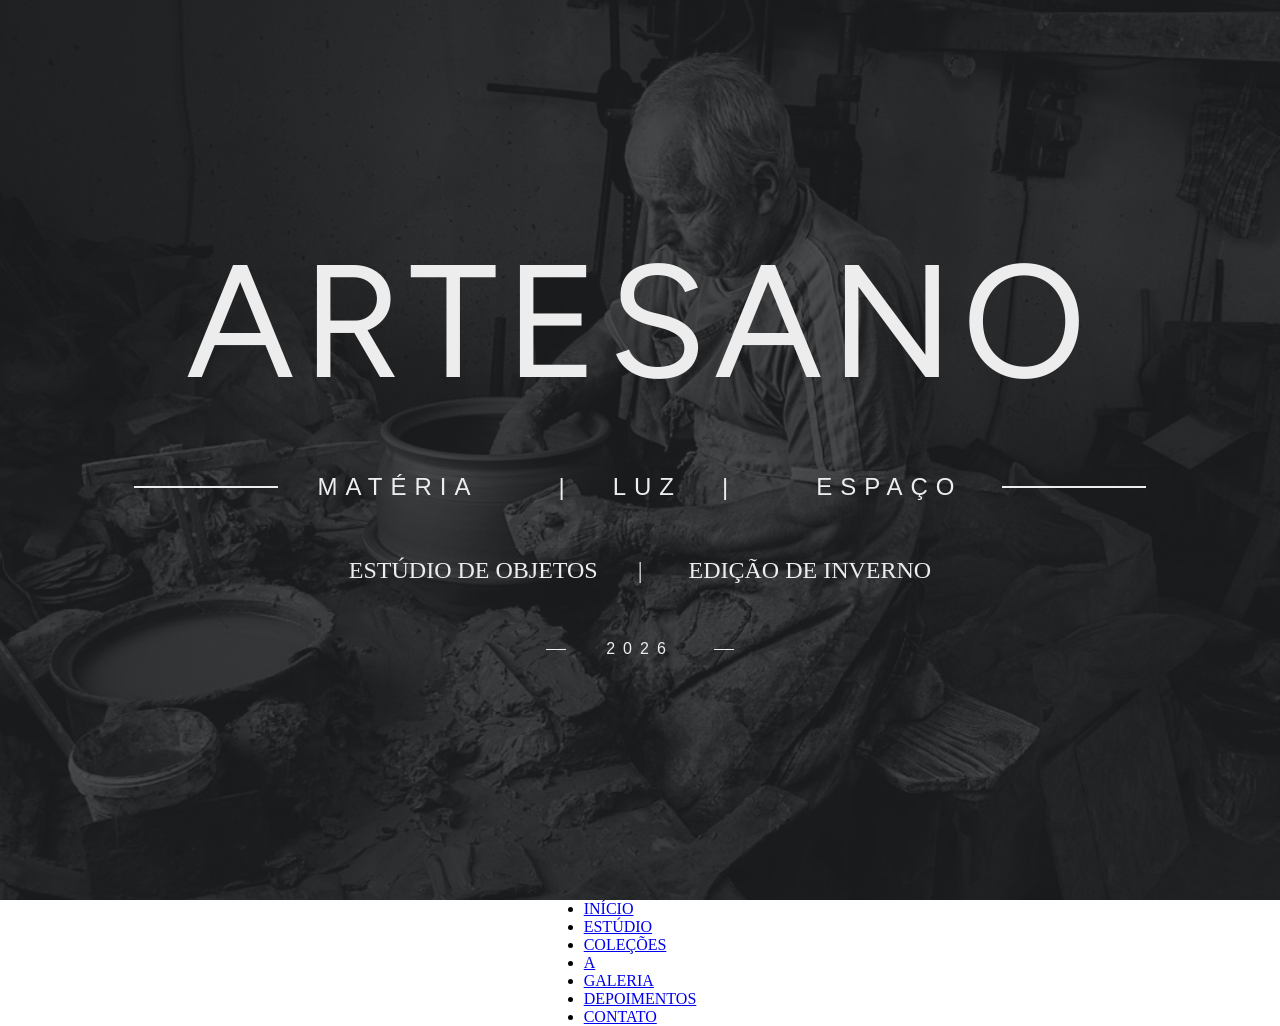
==== index.html @ 6902d296 "Add initial styles and structure for the Artesano project - Created global CSS file for base styles " ====
<!doctype html>
<html lang="en">
  <head>
    <meta charset="UTF-8" />
    <meta name="viewport" content="width=device-width, initial-scale=1.0" />
    <title>Projeto: Artesano</title>
    <link rel="preconnect" href="https://fonts.googleapis.com" />
    <link rel="preconnect" href="https://fonts.gstatic.com" crossorigin />
    <link
      href="https://fonts.googleapis.com/css2?family=Figtree:ital,wght@0,300..900;1,300..900&display=swap"
      rel="stylesheet"
    />
    <link rel="stylesheet" href="/assets/styles/style.css" />
    <link rel="stylesheet" href="/assets/styles/global.css" />
    <link rel="stylesheet" href="/assets/styles/variables.css" />
  </head>
  <body>
    <section id="hero">
      <img
        id="hero-img"
        src="/assets/img/hero-atelie.jpg"
        alt="Imagem de Fundo do Ateliê Artesano"
      />
      <div class="hero-content">
        <h1 id="hero-title">Artesano</h1>
        <p class="hero-description" id="content-descrition">
          MATÉRIA <span id="light-description">LUZ</span> ESPAÇO
        </p>
        <p class="p-themes">
          <span id="content-themes">Estúdio de Objetos</span> Edição de Inverno
        </p>
        <p class="hero-description" id="year-description">2026</p>
      </div>
    </section>

    <nav id="menu">
      <ul id="menu-itens">
        <li><a href="#inicio">Início</a></li>
        <li><a href="#estudio">Estúdio</a></li>
        <li><a href="#colecoes">Coleções</a></li>
        <li><a href="#sobre">A</a></li>
        <li><a href="#galeria">Galeria</a></li>
        <li><a href="#depoimentos">Depoimentos</a></li>
        <li><a href="#contato">Contato</a></li>
      </ul>
    </nav>
  </body>
</html>
---- assets/styles/style.css ----
#hero {
  display: flex;
  position: relative;
  justify-content: center;
  align-items: center;
  height: 100%;
}

.hero-content {
  display: flex;
  flex-direction: column;
  gap: var(--spacing-xl) 0;
  text-align: center;
  position: relative;
  color: var(--color-text-white);
  font-weight: var(--font-weight-light);
  z-index: 1;
  height: 50%;
  width: 100%;
}

#hero-img {
  height: 100%;
  width: 100%;
  object-fit: cover;
  position: absolute;
}

#hero::before {
  z-index: 1;
  content: "";
  height: 100%;
  width: 100%;
  position: absolute;
  top: 0;
  left: 0;
  opacity: 0.8;
  background-color: var(--color-background-graphite);
}

.hero-description {
  display: flex;
  align-items: center;
  justify-content: center;
  gap: 0 var(--spacing-lg);
  font-family: var(--font-secondary);
  font-weight: var(--font-weight-light);
  letter-spacing: var(--spacing-md);
}

#year-description {
  font-size: var(--font-size-sm);
}

#content-descrition {
  font-size: var(--font-size-lg);
}

#content-themes {
  font-size: var(--font-size-lg);
}

#hero-title {
  font-family: var(--font-primary);
  font-weight: var(--font-weight-normal);
  font-size: var(--font-size-4xl);
  font-weight: var(--font-weight-normal);
  letter-spacing: var(--spacing-md);
}

#hero-descrition::before,
#hero-descrition::after {
  z-index: 2;
  content: "";
  height: 100%;
  width: 100%;
  position: absolute;
  top: 0;
  left: 0;
  opacity: 0.7;
  background-color: var(--color-background-gray-2);
}

#content-descrition::before,
#content-descrition::after {
  content: "";
  border-top: 2px solid var(--color-gray-line);
  font-weight: var(--font-weight-light);
  width: var(--size-xl);
  display: block;
}

#year-description::before,
#year-description::after {
  content: "";
  border-top: 1px solid var(--color-gray-line);
  font-weight: var(--font-weight-light);
  width: var(--size-sm);
  display: block;
}

#light-description::before,
#light-description::after {
  content: "|";
  color: var(--color-gray-line);
  font-weight: var(--font-weight-light);
  padding: 0 var(--spacing-lg);
}

.p-themes {
  font-size: var(--font-size-lg);
}

#content-themes::after {
  content: "|";
  color: var(--color-gray-line);
  font-weight: var(--font-weight-light);
  padding: 0 var(--spacing-lg);
}

#menu {
  display: flex;
  flex-direction: row;
  align-items: center;
  justify-content: center;
}

#menu-itens {
}
---- assets/styles/global.css ----
* {
    margin: 0;
    padding: 0;
    box-sizing: border-box;
    text-transform: uppercase;
}

body, html{
  height: 100%;
}
---- assets/styles/variables.css ----
:root {
    /* Backgrounds */
    --color-background-white: #ffffff;
    --color-background-gray-light: #f4f4f5;
    --color-background-graphite: #1f2124;
    --color-background-black: #16181a;


    /* Lines and Traces */
    --color-gray-line: #ededed;
    --color-gray-field: #dcdcdc;
    --color-gray-trace: #c4c4c4;
    --color-bronze: #9d938c;
    --color-graphite-light: #2c2f33;
    --color-graphite--more-light: #3a3d41;
    --color-graphite-scratch: #6f7276;
    --color-graphite-bar: #85888c;


    /* Verde-sálvia */
    --color-green-salvia-light: #e7ebdf;
    --color-green-salvia-mid: #68764f;
    --color-green-salvia-dark: #2f3524;


    /* Text */
    --color-text-black: #1c1c1c;
    --color-text-gray-1: #6a6a6a;
    --color-text-gray-2: #9a9a9a;
    --color-text-white: #ededed;
    --color-text-gray-3: #3a3a3a;
    --color-text-gray-4: #8a8a8a;


    /* Typography */
    --font-primary: "Figtree", sans-serif;
    --font-secondary: "Jost", sans-serif;


    /* Font sizes */
    --font-size-sm: 1rem;
    --font-size-lg: 1.5rem;
    --font-size-md: 2rem;
    --font-size-xl: 2.5rem;
    --font-size-2xl: 5rem;
    --font-size-4xl: 10rem;

    /* Font weigth */
    --font-weight-light: 300;
    --font-weight-normal: 400;

    /* Spacing */
    --spacing-md: 0.5rem;
    --spacing-lg: 2.5rem;
    --spacing-xl: 3.5rem;
    --spacing-2xl: 5rem;
    --spacing-4xl: 10rem;

    /* Sizing */
    --size-xs: 0.5rem;
    --size-sm: 1.25rem;
    --size-md: 2rem;
    --size-lg: 3rem;
    --size-xl: 9rem;
}
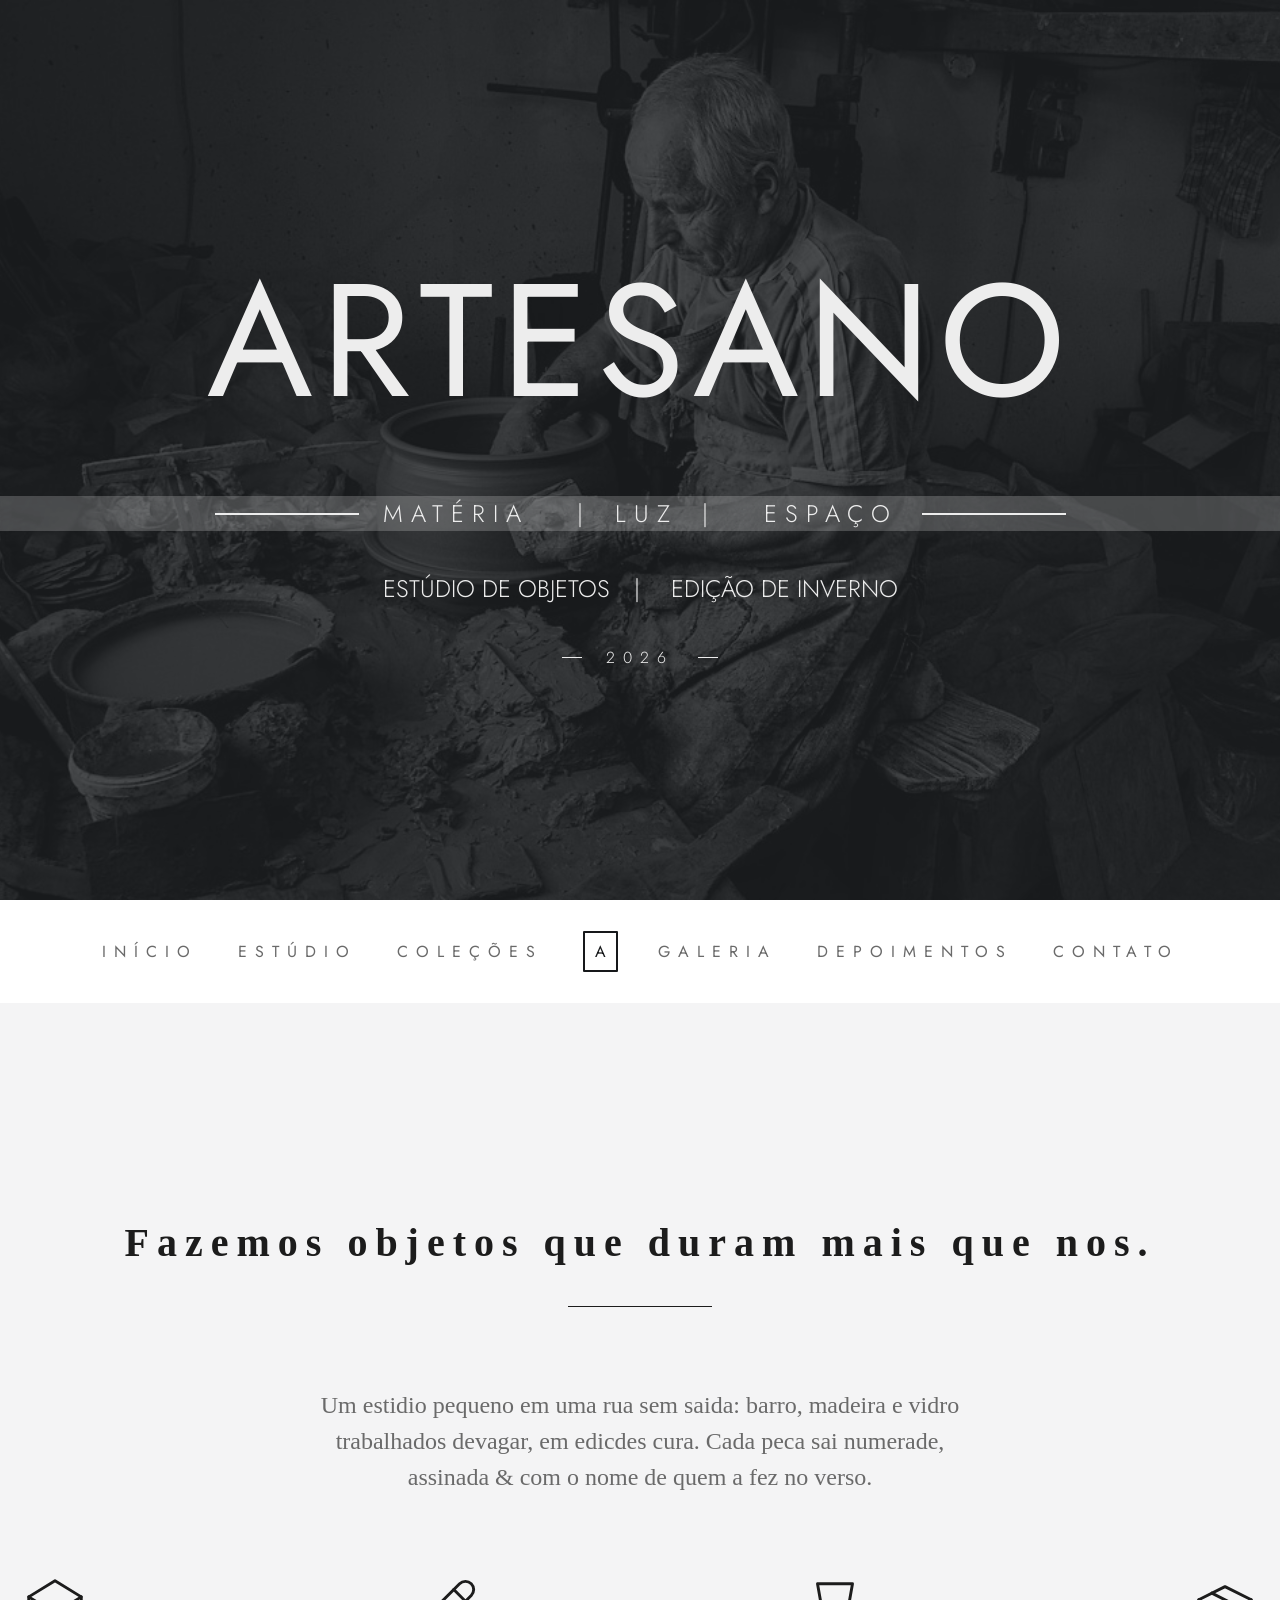
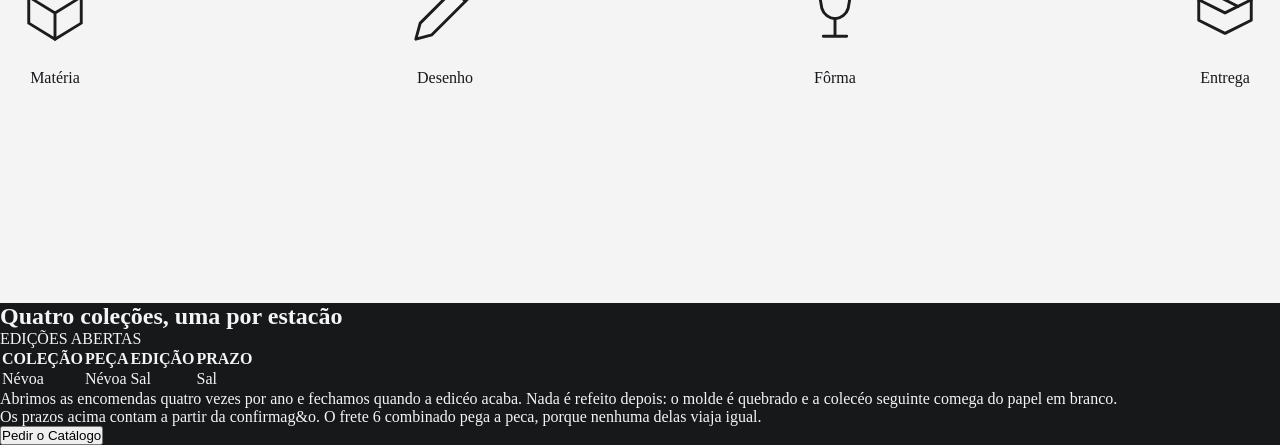
==== commit 324a735c: "Refactor styles and HTML structure for improved layout and typography" ====
--- a/index.html
+++ b/index.html
@@ -4,15 +4,13 @@
     <meta charset="UTF-8" />
     <meta name="viewport" content="width=device-width, initial-scale=1.0" />
     <title>Projeto: Artesano</title>
-    <link rel="preconnect" href="https://fonts.googleapis.com" />
-    <link rel="preconnect" href="https://fonts.gstatic.com" crossorigin />
     <link
-      href="https://fonts.googleapis.com/css2?family=Figtree:ital,wght@0,300..900;1,300..900&display=swap"
       rel="stylesheet"
+      href="https://fonts.googleapis.com/css2?family=Cormorant+Garamond:ital,wght@0,300;0,400;1,300&family=Jost:wght@300;400;500&display=swap"
     />
+    <link rel="stylesheet" href="/assets/styles/variables.css" />
     <link rel="stylesheet" href="/assets/styles/style.css" />
     <link rel="stylesheet" href="/assets/styles/global.css" />
-    <link rel="stylesheet" href="/assets/styles/variables.css" />
   </head>
   <body>
     <section id="hero">
@@ -33,16 +31,103 @@
       </div>
     </section>
 
-    <nav id="menu">
-      <ul id="menu-itens">
-        <li><a href="#inicio">Início</a></li>
-        <li><a href="#estudio">Estúdio</a></li>
-        <li><a href="#colecoes">Coleções</a></li>
-        <li><a href="#sobre">A</a></li>
-        <li><a href="#galeria">Galeria</a></li>
-        <li><a href="#depoimentos">Depoimentos</a></li>
-        <li><a href="#contato">Contato</a></li>
+    <nav class="menu">
+      <ul class="menu-list">
+        <li class="menu-item">
+          <a class="menu-link spacing" href="#inicio">Início</a>
+        </li>
+        <li class="menu-item">
+          <a class="menu-link spacing" href="#estudio">Estúdio</a>
+        </li>
+        <li class="menu-item">
+          <a class="menu-link spacing" href="#colecoes">Coleções</a>
+        </li>
+        <li class="menu-item">
+          <a id="menu-logo" class="menu-link" href="#sobre">A</a>
+        </li>
+        <li class="menu-item">
+          <a class="menu-link spacing" href="#galeria">Galeria</a>
+        </li>
+        <li class="menu-item">
+          <a class="menu-link spacing" href="#depoimentos">Depoimentos</a>
+        </li>
+        <li class="menu-item">
+          <a class="menu-link spacing" href="#contato">Contato</a>
+        </li>
       </ul>
     </nav>
+
+    <section id="hero-objects" class="light">
+      <h2 id="section-title" class="spacing">Fazemos objetos que duram mais que nos.</h2>
+      <p>
+        Um estidio pequeno em uma rua sem saida: barro, madeira e vidro
+        trabalhados devagar, em edicdes cura. Cada peca sai numerade, assinada &
+        com o nome de quem a fez no verso.
+      </p>
+
+      <div id="menu-objects">
+        <div class="menu-item-objects">
+          <img
+            class="img-objects"
+            src="/assets/img/icone-materia.svg"
+            alt="Ícone de caixa"
+          />
+          <span class="img-description">Matéria</span>
+        </div>
+        <div class="menu-item-objects">
+          <img
+            class="img-objects"
+            src="/assets/img/icone-desenho.svg"
+            alt="Ícone de lápis"
+          />
+          <span class="img-description">Desenho</span>
+        </div>
+        <div class="menu-item-objects">
+          <img
+            class="img-objects"
+            src="/assets/img/icone-forma.svg"
+            alt="Ícone de taça"
+          />
+          <span class="img-description">Fôrma</span>
+        </div>
+        <div class="menu-item-objects">
+          <img
+            class="img-objects"
+            src="/assets/img/icone-entrega.svg"
+            alt="Ícone de caixa"
+          />
+          <span class="img-description">Entrega</span>
+        </div>
+      </div>
+    </section>
+
+    <section id="hero-table" class="dark">
+      <h2 id="section-title light">Quatro coleções, uma por estacão</h2>
+      <p>EDIÇÕES ABERTAS</p>
+      <table>
+        <tr>
+          <th>COLEÇÃO</th>
+          <th>PEÇA</th>
+          <th>EDIÇÃO</th>
+          <th>PRAZO</th>
+        </tr>
+        <tr>
+          <td>Névoa</td>
+          <td>Névoa</td>
+          <td>Sal</td>
+          <td>Sal</td>
+        </tr>
+      </table>
+      <p>
+        Abrimos as encomendas quatro vezes por ano e fechamos quando a edicéo
+        acaba. Nada é refeito depois: o molde é quebrado e a colecéo seguinte
+        comega do papel em branco.
+      </p>
+      <p>
+        Os prazos acima contam a partir da confirmag&o. O frete 6 combinado pega
+        a peca, porque nenhuma delas viaja igual.
+      </p>
+      <button class="btn-section">Pedir o Catálogo</button>
+    </section>
   </body>
 </html>
--- a/assets/styles/variables.css
+++ b/assets/styles/variables.css
@@ -33,8 +33,7 @@
 
 
     /* Typography */
-    --font-primary: "Figtree", sans-serif;
-    --font-secondary: "Jost", sans-serif;
+    --font-primary: "Jost", sans-serif;
 
 
     /* Font sizes */
@@ -51,10 +50,11 @@
 
     /* Spacing */
     --spacing-md: 0.5rem;
-    --spacing-lg: 2.5rem;
-    --spacing-xl: 3.5rem;
+    --spacing-lg: 1.5rem;
+    --spacing-xl: 2.5rem;
     --spacing-2xl: 5rem;
     --spacing-4xl: 10rem;
+    --spacing-8xl: 20rem;
 
     /* Sizing */
     --size-xs: 0.5rem;
@@ -62,4 +62,9 @@
     --size-md: 2rem;
     --size-lg: 3rem;
     --size-xl: 9rem;
+    
+    /* Sizing (div's or sections's sizes) */
+    --size-2xl: 40rem;
+    --size-4xl: 60rem;
+    --size-6xl: 80rem;
 }
--- a/assets/styles/style.css
+++ b/assets/styles/style.css
@@ -4,6 +4,8 @@
   justify-content: center;
   align-items: center;
   height: 100%;
+  text-transform: uppercase;
+  font-family: var(--font-primary);
 }
 
 .hero-content {
@@ -54,6 +56,7 @@
 
 #content-descrition {
   font-size: var(--font-size-lg);
+  background-color: rgb(255, 255, 255, 0.2);
 }
 
 #content-themes {
@@ -118,12 +121,117 @@
   padding: 0 var(--spacing-lg);
 }
 
-#menu {
-  display: flex;
-  flex-direction: row;
-  align-items: center;
-  justify-content: center;
-}
-
-#menu-itens {
-}
+.menu {
+  padding: 40px;
+  text-transform: uppercase;
+  font-family: var(--font-primary);
+}
+
+.menu-list {
+  display: flex;
+  flex-wrap: wrap;
+  align-items: center;
+  justify-content: center;
+  list-style: none;
+  gap: var(--spacing-xl);
+}
+
+.menu-item {
+}
+
+.menu-link {
+  text-decoration: none;
+  color: var(--color-text-gray-1);
+  font-size: var(--font-size-sm);
+}
+
+/* Classe para estilizar alguns links do nav */
+.spacing {
+  letter-spacing: var(--spacing-md);
+}
+
+#menu-logo {
+  padding: 7px 10px;
+  border: 2px solid var(--color-background-black);
+  border-radius: 1px;
+  color: var(--color-background-black);
+}
+
+#menu-logo:hover {
+  color: var(--color-text-gray-1);
+  border-color: var(--color-text-gray-1);
+  transform: scale(1.1);
+}
+
+#hero-objects {
+  display: flex;
+  flex-direction: column;
+  align-items: center;
+  justify-content: center;
+  height: 100%;
+  gap: var(--spacing-2xl);
+}
+
+.dark {
+  background-color: var(--color-background-black);
+  color: var(--color-background-gray-light);
+}
+
+.light {
+  background-color: var(--color-background-gray-light);
+  color: var(--color-background-black);
+}
+
+#hero-objects p {
+  color: var(--color-text-gray-1);
+  font-size: var(--font-size-lg);
+  text-align: center;
+  max-width: var(--size-2xl);
+  line-height: 1.5;
+}
+
+#section-title {
+  color: var(--color-text-black);
+  font-size: var(--font-size-xl);
+}
+
+#section-title::after {
+  content: "";
+  display: block;
+  width: var(--size-xl);
+  margin: 0 auto;
+  margin-top: var(--spacing-xl);
+  border-bottom: 1px solid var(--color-text-black);
+}
+
+#menu-objects {
+  display: flex;
+  gap: var(--spacing-8xl);
+}
+
+.menu-item-objects {
+  display: flex;
+  flex-direction: column;
+  align-items: center;
+  justify-content: center;
+  gap: var(--spacing-lg);
+}
+
+.img-objects {
+  height: 70px;
+  width: 70px;
+  object-fit: cover;
+}
+
+.img-objects::after {
+  content: "";
+  display: block;
+  width: var(--size-lg);
+  margin: 0 auto;
+  margin-top: var(--spacing-2xl);
+  border-bottom: 1px solid var(--color-text-black);
+}
+
+#hero-table {
+
+}
--- a/assets/styles/global.css
+++ b/assets/styles/global.css
@@ -2,7 +2,6 @@
     margin: 0;
     padding: 0;
     box-sizing: border-box;
-    text-transform: uppercase;
 }
 
 body, html{
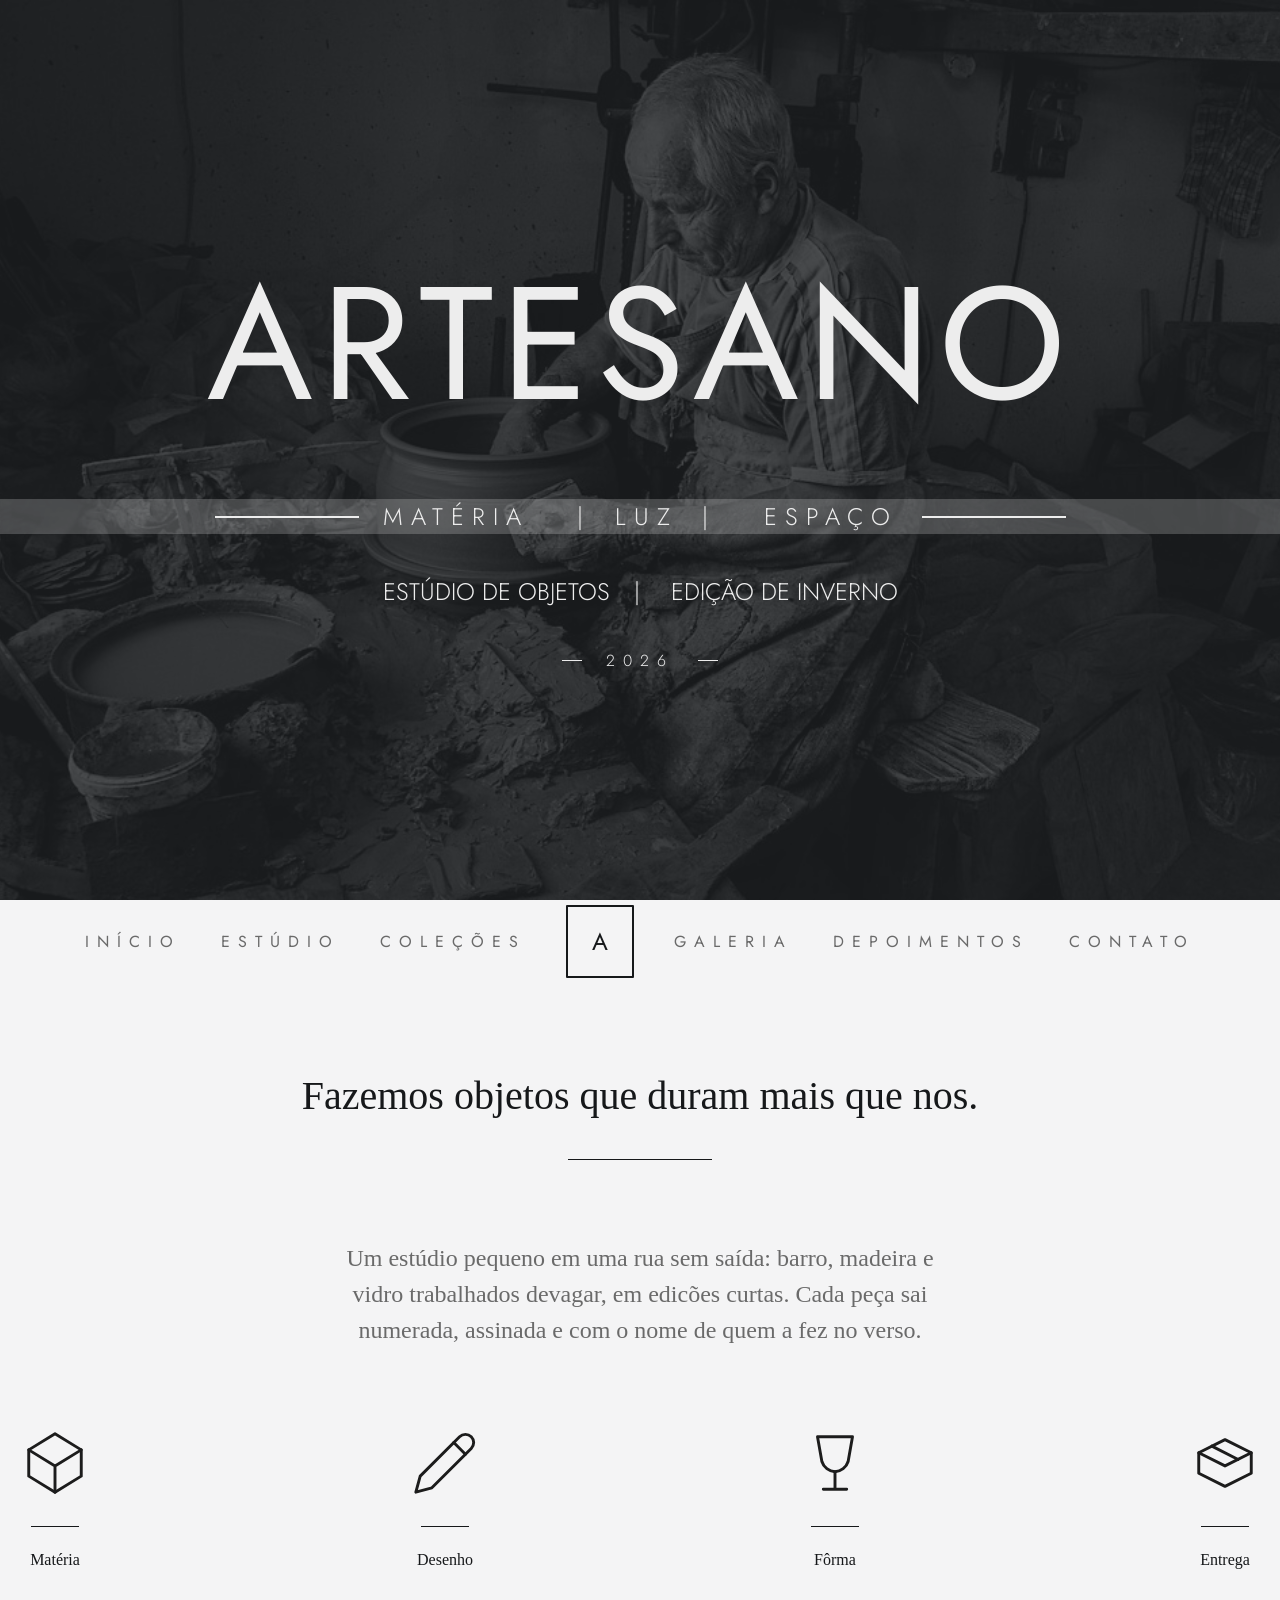
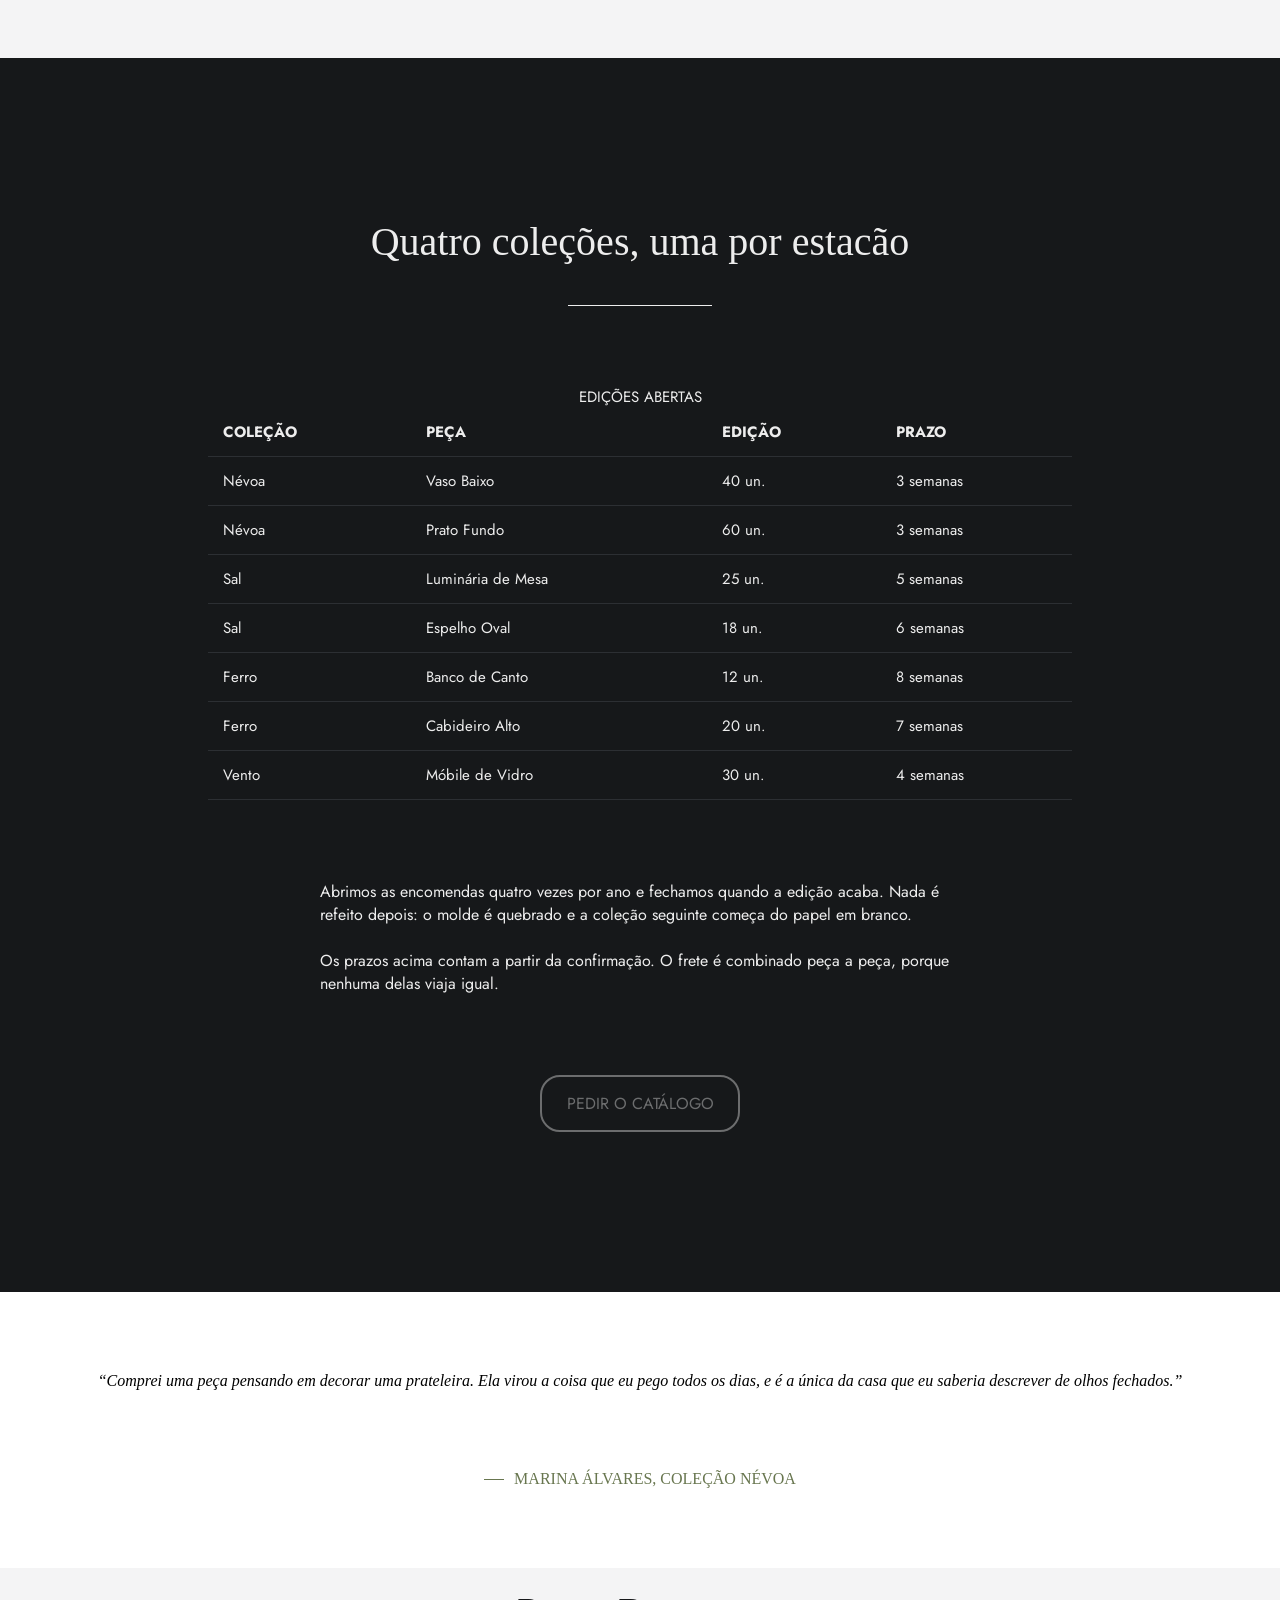
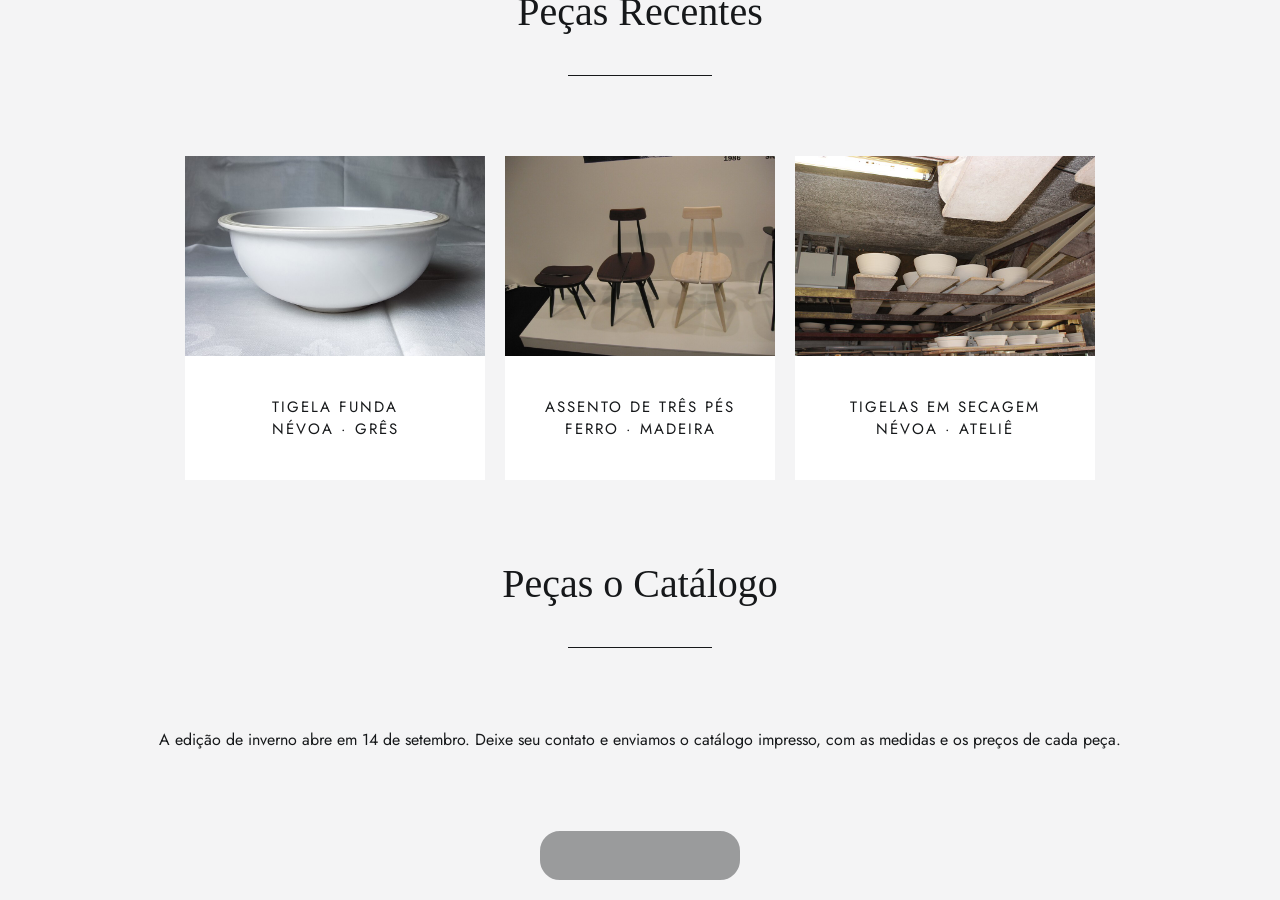
==== commit c28cc7a8: "Refactor HTML structure and styles for hero sections; add Google Form page; add styles e HTML for ta" ====
--- a/index.html
+++ b/index.html
@@ -13,7 +13,7 @@
     <link rel="stylesheet" href="/assets/styles/global.css" />
   </head>
   <body>
-    <section id="hero">
+    <section id="hero" class="hero-sections">
       <img
         id="hero-img"
         src="/assets/img/hero-atelie.jpg"
@@ -34,100 +34,208 @@
     <nav class="menu">
       <ul class="menu-list">
         <li class="menu-item">
-          <a class="menu-link spacing" href="#inicio">Início</a>
-        </li>
-        <li class="menu-item">
-          <a class="menu-link spacing" href="#estudio">Estúdio</a>
-        </li>
-        <li class="menu-item">
-          <a class="menu-link spacing" href="#colecoes">Coleções</a>
-        </li>
-        <li class="menu-item">
-          <a id="menu-logo" class="menu-link" href="#sobre">A</a>
-        </li>
-        <li class="menu-item">
-          <a class="menu-link spacing" href="#galeria">Galeria</a>
-        </li>
-        <li class="menu-item">
-          <a class="menu-link spacing" href="#depoimentos">Depoimentos</a>
-        </li>
-        <li class="menu-item">
-          <a class="menu-link spacing" href="#contato">Contato</a>
+          <a class="menu-link spacing" href="#hero">Início</a>
+        </li>
+        <li class="menu-item">
+          <a class="menu-link spacing" href="#hero-objects">Estúdio</a>
+        </li>
+        <li class="menu-item">
+          <a class="menu-link spacing" href="#hero-table">Coleções</a>
+        </li>
+        <li class="menu-item">
+          <a id="menu-logo" class="menu-link" href="#hero">A</a>
+        </li>
+        <li class="menu-item">
+          <a class="menu-link spacing" href="#hero-catalog">Galeria</a>
+        </li>
+        <li class="menu-item">
+          <a class="menu-link spacing" href="#">Depoimentos</a>
+        </li>
+        <li class="menu-item">
+          <a class="menu-link spacing" href="#">Contato</a>
         </li>
       </ul>
     </nav>
 
-    <section id="hero-objects" class="light">
-      <h2 id="section-title" class="spacing">Fazemos objetos que duram mais que nos.</h2>
-      <p>
-        Um estidio pequeno em uma rua sem saida: barro, madeira e vidro
-        trabalhados devagar, em edicdes cura. Cada peca sai numerade, assinada &
-        com o nome de quem a fez no verso.
+    <section id="hero-objects" class="hero-sections light">
+      <h2 class="section-title" class="spacing">
+        Fazemos objetos que duram mais que nos.
+      </h2>
+      <p>
+        Um estúdio pequeno em uma rua sem saída: barro, madeira e vidro
+        trabalhados devagar, em edicões curtas. Cada peça sai numerada, assinada
+        e com o nome de quem a fez no verso.
       </p>
 
       <div id="menu-objects">
         <div class="menu-item-objects">
+          <div class="underline">
+            <img
+              class="img-objects"
+              src="/assets/img/icone-materia.svg"
+              alt="Ícone de caixa"
+            />
+          </div>
+          <span class="img-description">Matéria</span>
+        </div>
+        <div class="menu-item-objects">
+          <div class="underline">
+            <img
+              class="img-objects"
+              src="/assets/img/icone-desenho.svg"
+              alt="Ícone de lápis"
+            />
+          </div>
+          <span class="img-description">Desenho</span>
+        </div>
+        <div class="menu-item-objects">
+          <div class="underline">
+            <img
+              class="img-objects"
+              src="/assets/img/icone-forma.svg"
+              alt="Ícone de taça"
+            />
+          </div>
+          <span class="img-description">Fôrma</span>
+        </div>
+        <div class="menu-item-objects">
+          <div class="underline">
+            <img
+              class="img-objects"
+              src="/assets/img/icone-entrega.svg"
+              alt="Ícone de caixa"
+            />
+          </div>
+          <span class="img-description">Entrega</span>
+        </div>
+      </div>
+    </section>
+
+    <section id="hero-table" class="hero-sections dark">
+      <h2 class="section-title">Quatro coleções, uma por estacão</h2>
+
+      <table>
+        <caption>
+          EDIÇÕES ABERTAS
+        </caption>
+        <thead>
+          <tr>
+            <th>COLEÇÃO</th>
+            <th>PEÇA</th>
+            <th>EDIÇÃO</th>
+            <th>PRAZO</th>
+          </tr>
+        </thead>
+        <tbody>
+          <tr>
+            <td>Névoa</td>
+            <td>Vaso Baixo</td>
+            <td>40 un.</td>
+            <td>3 semanas</td>
+          </tr>
+          <tr>
+            <td>Névoa</td>
+            <td>Prato Fundo</td>
+            <td>60 un.</td>
+            <td>3 semanas</td>
+          </tr>
+          <tr>
+            <td>Sal</td>
+            <td>Luminária de Mesa</td>
+            <td>25 un.</td>
+            <td>5 semanas</td>
+          </tr>
+          <tr>
+            <td>Sal</td>
+            <td>Espelho Oval</td>
+            <td>18 un.</td>
+            <td>6 semanas</td>
+          </tr>
+          <tr>
+            <td>Ferro</td>
+            <td>Banco de Canto</td>
+            <td>12 un.</td>
+            <td>8 semanas</td>
+          </tr>
+          <tr>
+            <td>Ferro</td>
+            <td>Cabideiro Alto</td>
+            <td>20 un.</td>
+            <td>7 semanas</td>
+          </tr>
+          <tr>
+            <td>Vento</td>
+            <td>Móbile de Vidro</td>
+            <td>30 un.</td>
+            <td>4 semanas</td>
+          </tr>
+        </tbody>
+      </table>
+
+      <p>
+        Abrimos as encomendas quatro vezes por ano e fechamos quando a edição
+        acaba. Nada é refeito depois: o molde é quebrado e a coleção seguinte
+        começa do papel em branco.
+        <br><br>
+        Os prazos acima contam a partir da confirmação. O frete é combinado peça
+        a peça, porque nenhuma delas viaja igual.
+      </p>
+      
+      <a href="" class="btn-section">Pedir o Catálogo</a>
+    </section>
+
+    <section id="middle-section" class="hero-sections">
+      <p>
+        “Comprei uma peça pensando em decorar uma prateleira. Ela virou a coisa
+        que eu pego todos os dias, e é a única da casa que eu saberia descrever
+        de olhos fechados.”
+      </p>
+      <span>MARINA ÁLVARES, COLEÇÃO NÉVOA</span>
+    </section>
+
+    <section id="hero-catalog" class="hero-sections light">
+      <h2 class="section-title">Peças Recentes</h2>
+      <div id="catalog-itens">
+        <div class="products-catalog">
           <img
-            class="img-objects"
-            src="/assets/img/icone-materia.svg"
-            alt="Ícone de caixa"
+            class="img-catalog"
+            src="assets/img/peca-tigela.jpg"
+            alt="Imagem de Tigela"
           />
-          <span class="img-description">Matéria</span>
-        </div>
-        <div class="menu-item-objects">
+          <div class="under-img">
+            <span class="discription">Tigela Funda</span>
+            <span class="discription">Névoa · grês</span>
+          </div>
+        </div>
+        <div class="products-catalog">
           <img
-            class="img-objects"
-            src="/assets/img/icone-desenho.svg"
-            alt="Ícone de lápis"
+            class="img-catalog"
+            src="assets/img/peca-assento.jpg"
+            alt="Imagem de Assentos"
           />
-          <span class="img-description">Desenho</span>
-        </div>
-        <div class="menu-item-objects">
+          <div class="under-img">
+            <span class="discription">Assento de três pés</span>
+            <span class="discription">Ferro · madeira</span>
+          </div>
+        </div>
+        <div class="products-catalog">
           <img
-            class="img-objects"
-            src="/assets/img/icone-forma.svg"
-            alt="Ícone de taça"
+            class="img-catalog"
+            src="assets/img/peca-secagem.jpg"
+            alt="Imagem de secagem de tigelas"
           />
-          <span class="img-description">Fôrma</span>
-        </div>
-        <div class="menu-item-objects">
-          <img
-            class="img-objects"
-            src="/assets/img/icone-entrega.svg"
-            alt="Ícone de caixa"
-          />
-          <span class="img-description">Entrega</span>
+          <div class="under-img">
+            <span class="discription">Tigelas em secagem</span>
+            <span class="discription">Névoa · ateliê</span>
+          </div>
         </div>
       </div>
-    </section>
-
-    <section id="hero-table" class="dark">
-      <h2 id="section-title light">Quatro coleções, uma por estacão</h2>
-      <p>EDIÇÕES ABERTAS</p>
-      <table>
-        <tr>
-          <th>COLEÇÃO</th>
-          <th>PEÇA</th>
-          <th>EDIÇÃO</th>
-          <th>PRAZO</th>
-        </tr>
-        <tr>
-          <td>Névoa</td>
-          <td>Névoa</td>
-          <td>Sal</td>
-          <td>Sal</td>
-        </tr>
-      </table>
-      <p>
-        Abrimos as encomendas quatro vezes por ano e fechamos quando a edicéo
-        acaba. Nada é refeito depois: o molde é quebrado e a colecéo seguinte
-        comega do papel em branco.
-      </p>
-      <p>
-        Os prazos acima contam a partir da confirmag&o. O frete 6 combinado pega
-        a peca, porque nenhuma delas viaja igual.
-      </p>
-      <button class="btn-section">Pedir o Catálogo</button>
+      <h2 class="section-title">Peças o Catálogo</h2>
+      <p>
+        A edição de inverno abre em 14 de setembro. Deixe seu contato e enviamos
+        o catálogo impresso, com as medidas e os preços de cada peça.
+      </p>
+      <button class="btn-section">Enviar Pedido</button>
     </section>
   </body>
 </html>
--- a/assets/styles/style.css
+++ b/assets/styles/style.css
@@ -1,11 +1,8 @@
 #hero {
-  display: flex;
   position: relative;
-  justify-content: center;
-  align-items: center;
-  height: 100%;
-  text-transform: uppercase;
-  font-family: var(--font-primary);
+  text-transform: uppercase;
+  font-family: var(--font-primary);
+  min-height: 100vh;
 }
 
 .hero-content {
@@ -121,10 +118,15 @@
   padding: 0 var(--spacing-lg);
 }
 
+/* Section do Menu(<nav>) */
 .menu {
-  padding: 40px;
-  text-transform: uppercase;
-  font-family: var(--font-primary);
+  padding: var(--spacing-lg);
+  text-transform: uppercase;
+  font-family: var(--font-primary);
+  position: sticky;
+  top: 0;
+  z-index: 10;
+  background-color: var(--color-background-gray-light);
 }
 
 .menu-list {
@@ -136,9 +138,6 @@
   gap: var(--spacing-xl);
 }
 
-.menu-item {
-}
-
 .menu-link {
   text-decoration: none;
   color: var(--color-text-gray-1);
@@ -151,10 +150,11 @@
 }
 
 #menu-logo {
-  padding: 7px 10px;
+  padding: 17px 24px;
   border: 2px solid var(--color-background-black);
   border-radius: 1px;
   color: var(--color-background-black);
+  font-size: var(--font-size-lg);
 }
 
 #menu-logo:hover {
@@ -163,18 +163,9 @@
   transform: scale(1.1);
 }
 
-#hero-objects {
-  display: flex;
-  flex-direction: column;
-  align-items: center;
-  justify-content: center;
-  height: 100%;
-  gap: var(--spacing-2xl);
-}
-
 .dark {
   background-color: var(--color-background-black);
-  color: var(--color-background-gray-light);
+  color: var(--color-text-white);
 }
 
 .light {
@@ -182,6 +173,11 @@
   color: var(--color-background-black);
 }
 
+/* Section dos Objetos */
+#hero-objects {
+  min-height: 75vh;
+}
+
 #hero-objects p {
   color: var(--color-text-gray-1);
   font-size: var(--font-size-lg);
@@ -190,18 +186,13 @@
   line-height: 1.5;
 }
 
-#section-title {
-  color: var(--color-text-black);
-  font-size: var(--font-size-xl);
-}
-
-#section-title::after {
+.section-title::after {
   content: "";
   display: block;
   width: var(--size-xl);
   margin: 0 auto;
   margin-top: var(--spacing-xl);
-  border-bottom: 1px solid var(--color-text-black);
+  border-bottom: 1px solid;
 }
 
 #menu-objects {
@@ -223,15 +214,124 @@
   object-fit: cover;
 }
 
-.img-objects::after {
+.underline::after {
   content: "";
   display: block;
   width: var(--size-lg);
   margin: 0 auto;
-  margin-top: var(--spacing-2xl);
-  border-bottom: 1px solid var(--color-text-black);
-}
-
+  margin-top: var(--spacing-lg);
+  border-bottom: 1px solid;
+}
+
+/* Section da Tabela */
 #hero-table {
-
-}
+  font-family: var(--font-primary);
+  min-height: 75%;
+  padding: var(--spacing-4xl);
+}
+
+#hero-table table {
+  border-collapse: collapse;
+  text-align: left;
+  width: 90%;
+  font-size: 15px;
+}
+
+#hero-table th,
+td {
+  padding: 13px 15px;
+}
+
+tr {
+  border-bottom: 1px solid var(--color-graphite-light);
+}
+
+#hero-table p {
+  max-width: var(--size-2xl);
+}
+
+.btn-section {
+  border-radius: 20px;
+  border: 2px solid;
+  padding: 15px;
+  width: 200px;
+  text-transform: uppercase;
+  text-decoration: none;
+  text-align: center;
+  background-color: var(--color-background-black);
+  color: var(--color-background-gray-2);
+  opacity: 0.4;
+}
+
+.btn-section:hover {
+  transition: 0.5s;
+  transform: scale(1.1);
+  opacity: 1;
+  cursor: pointer;
+}
+
+/* Middle Section */
+#middle-section {
+  height: 20%;
+  width: 100%;
+  padding: var(--spacing-2xl);
+}
+
+#middle-section p {
+  font-style: italic;
+}
+
+#middle-section span {
+  display: inline-flex;
+  color: var(--color-green-salvia-mid);
+  gap: 10px;
+  align-items: center;
+}
+
+#middle-section span::before {
+  content: "";
+  border-top: 0.7px solid var(--color-green-salvia-mid);
+  width: var(--size-sm);
+  display: block;
+}
+
+/* Section Catalogo */
+#hero-catalog {
+  font-family: var(--font-primary);
+  min-width: 100%;
+  padding: 20px;
+}
+
+#catalog-itens {
+  display: flex;
+  gap: 20px;
+}
+
+.products-catalog {
+  display: flex;
+  flex-direction: column;
+}
+
+.img-catalog {
+  max-width: 400px;
+  max-height: 200px;
+  object-fit: cover;
+}
+
+.under-img {
+  background-color: var(--color-background-white);
+  text-align: center;
+  padding: 40px;
+}
+
+.under-img span {
+  text-transform: uppercase;
+  letter-spacing: 2px;
+  font-size: 15px;
+  display: block;
+}
+
+.description {
+  text-transform: uppercase;
+  text-align: center;
+}
--- a/assets/styles/global.css
+++ b/assets/styles/global.css
@@ -4,6 +4,20 @@
     box-sizing: border-box;
 }
 
-body, html{
-  height: 100%;
-}+html, body {
+  min-height: 100%;
+}
+
+.hero-sections {
+  display: flex;
+  flex-direction: column;
+  justify-content: center;
+  align-items: center;
+  gap: var(--spacing-2xl);
+}
+
+h2 {
+  font-size: var(--font-size-xl);
+  font-weight: normal;
+  font-family: serif;
+}
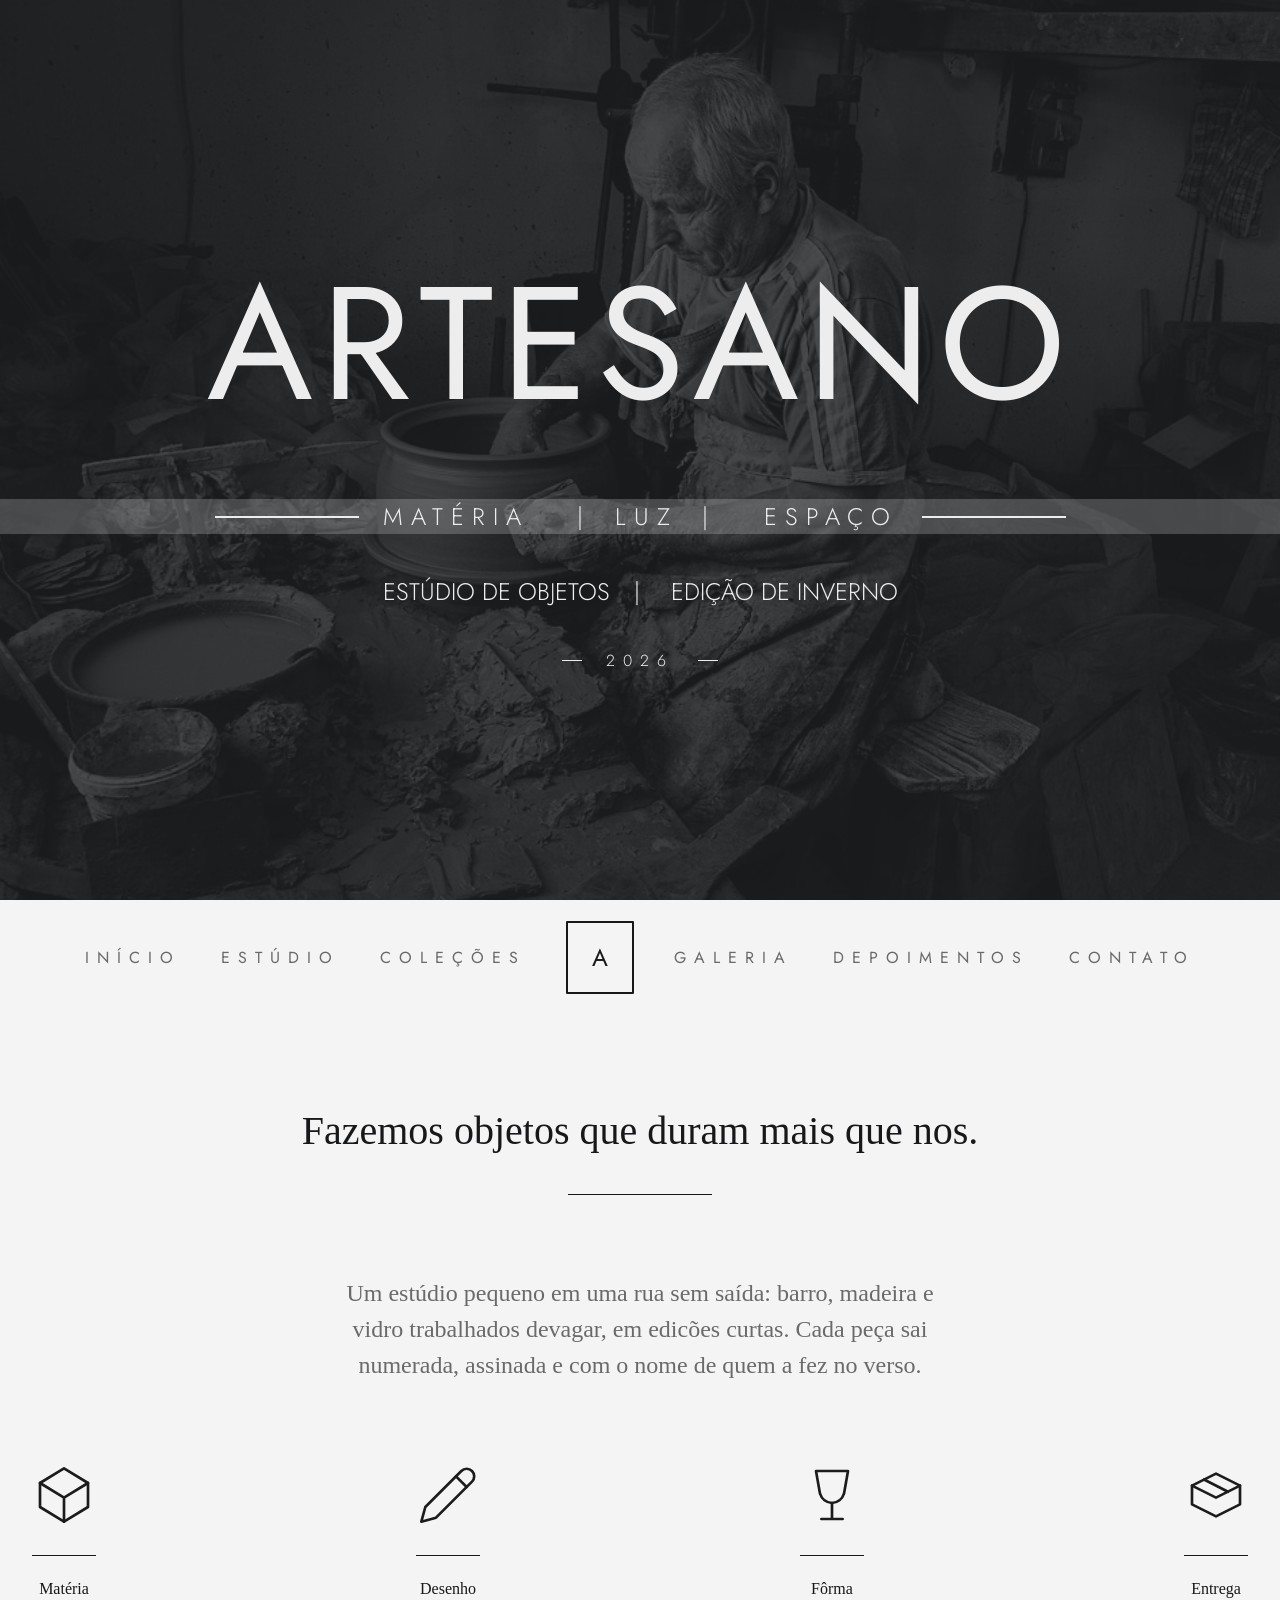
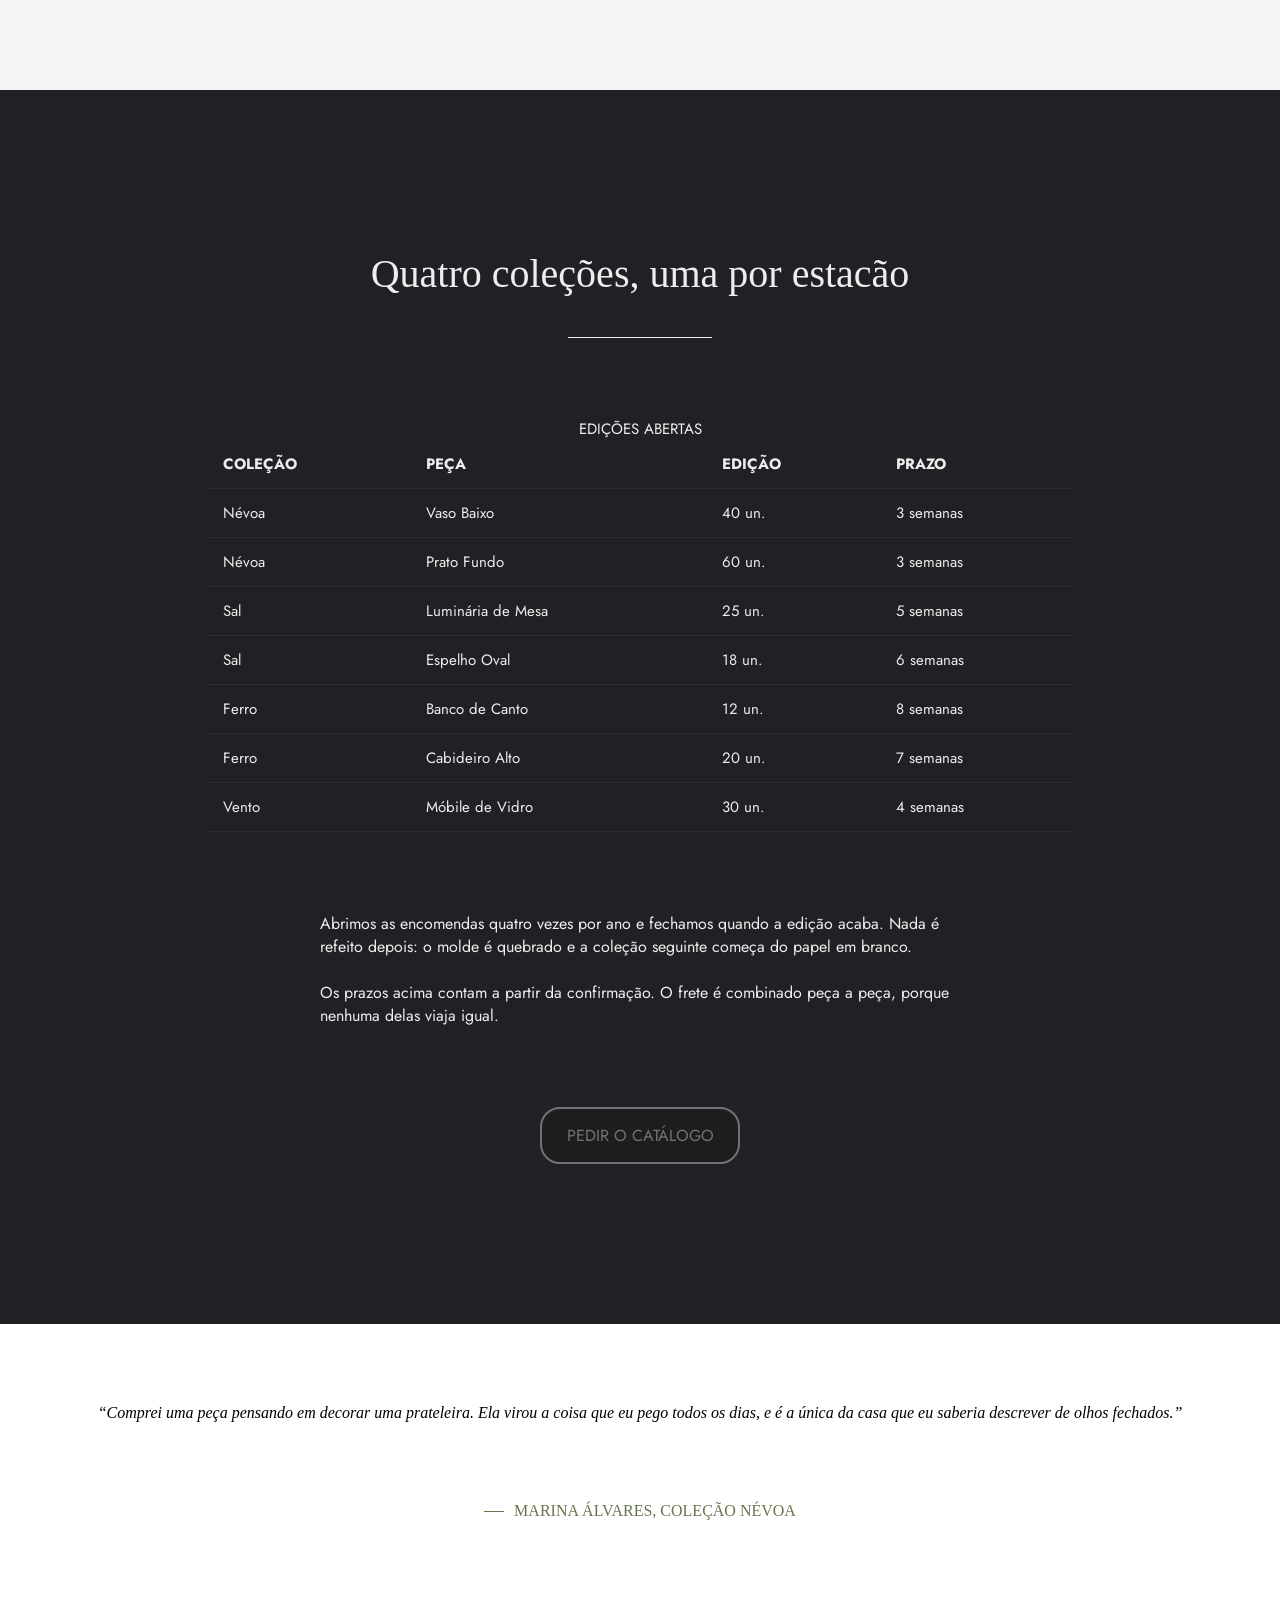
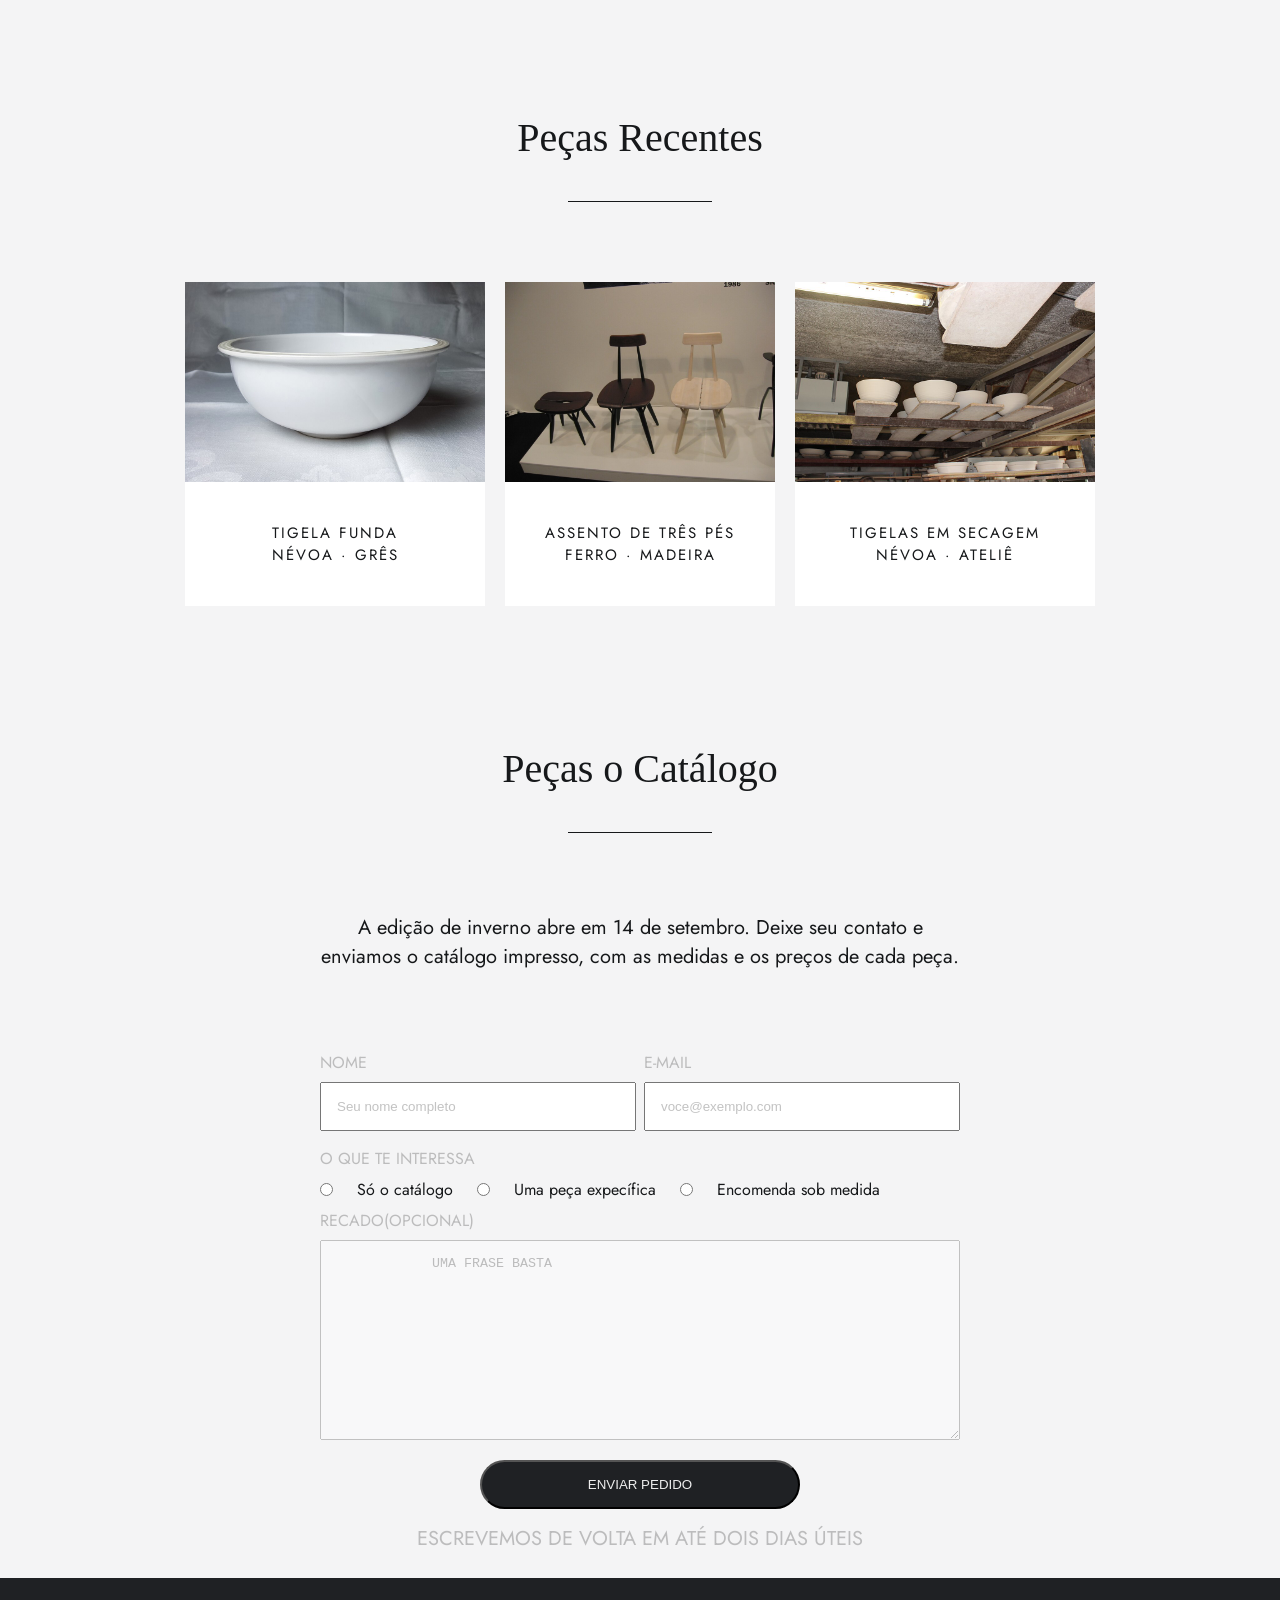
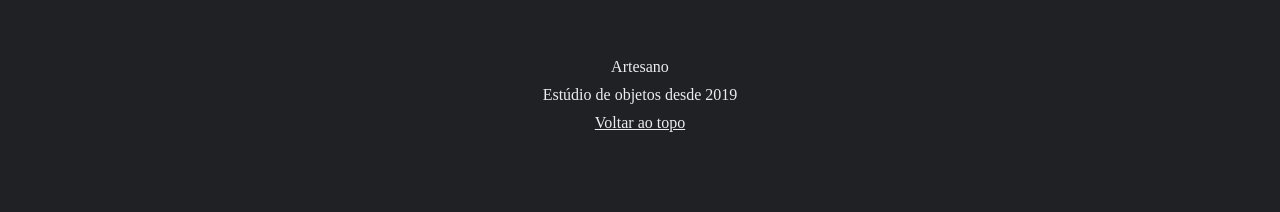
==== commit ca9a2e07: "Add global uppercase class and update styles; remove forms.html; add section hero-catalog and hero-i" ====
--- a/index.html
+++ b/index.html
@@ -13,7 +13,7 @@
     <link rel="stylesheet" href="/assets/styles/global.css" />
   </head>
   <body>
-    <section id="hero" class="hero-sections">
+    <section id="hero" class="hero-sections global-uppercase">
       <img
         id="hero-img"
         src="/assets/img/hero-atelie.jpg"
@@ -31,7 +31,7 @@
       </div>
     </section>
 
-    <nav class="menu">
+    <nav class="menu global-uppercase">
       <ul class="menu-list">
         <li class="menu-item">
           <a class="menu-link spacing" href="#hero">Início</a>
@@ -176,12 +176,12 @@
         Abrimos as encomendas quatro vezes por ano e fechamos quando a edição
         acaba. Nada é refeito depois: o molde é quebrado e a coleção seguinte
         começa do papel em branco.
-        <br><br>
+        <br /><br />
         Os prazos acima contam a partir da confirmação. O frete é combinado peça
         a peça, porque nenhuma delas viaja igual.
       </p>
-      
-      <a href="" class="btn-section">Pedir o Catálogo</a>
+
+      <a href="" class="btn-section global-uppercase">Pedir o Catálogo</a>
     </section>
 
     <section id="middle-section" class="hero-sections">
@@ -193,7 +193,7 @@
       <span>MARINA ÁLVARES, COLEÇÃO NÉVOA</span>
     </section>
 
-    <section id="hero-catalog" class="hero-sections light">
+    <section id="hero-img-catalog" class="hero-sections light">
       <h2 class="section-title">Peças Recentes</h2>
       <div id="catalog-itens">
         <div class="products-catalog">
@@ -202,7 +202,7 @@
             src="assets/img/peca-tigela.jpg"
             alt="Imagem de Tigela"
           />
-          <div class="under-img">
+          <div class="under-img global-uppercase">
             <span class="discription">Tigela Funda</span>
             <span class="discription">Névoa · grês</span>
           </div>
@@ -213,7 +213,7 @@
             src="assets/img/peca-assento.jpg"
             alt="Imagem de Assentos"
           />
-          <div class="under-img">
+          <div class="under-img global-uppercase">
             <span class="discription">Assento de três pés</span>
             <span class="discription">Ferro · madeira</span>
           </div>
@@ -224,18 +224,77 @@
             src="assets/img/peca-secagem.jpg"
             alt="Imagem de secagem de tigelas"
           />
-          <div class="under-img">
+          <div class="under-img global-uppercase">
             <span class="discription">Tigelas em secagem</span>
             <span class="discription">Névoa · ateliê</span>
           </div>
         </div>
       </div>
+    </section>
+
+    <section id="hero-catalog" class="hero-sections light">
       <h2 class="section-title">Peças o Catálogo</h2>
       <p>
         A edição de inverno abre em 14 de setembro. Deixe seu contato e enviamos
         o catálogo impresso, com as medidas e os preços de cada peça.
       </p>
-      <button class="btn-section">Enviar Pedido</button>
-    </section>
+
+      <form
+        action="https://webhook.site/03a982d8-317a-46a3-b5e0-c3453591740e"
+        method="get"
+      >
+        <div class="form-container">
+          <div class="forms-input">
+            <span class="input-title global-uppercase">Nome</span>
+            <input
+              type="text"
+              name="person-name"
+              placeholder="Seu nome completo"
+              required
+            />
+          </div>
+
+          <div class="forms-input">
+            <span class="input-title global-uppercase">E-mail</span>
+            <input
+              type="email"
+              name="person-email"
+              placeholder="voce@exemplo.com"
+              required
+            />
+          </div>
+        </div>
+
+        <div class="forms-input">
+          <span class="input-title global-uppercase" for=""
+            >O que te interessa</span
+          >
+          <div class="forms-options">
+            <input type="radio" id="catalog" name="interest" value="catalog" />
+            <label for="catalog">Só o catálogo</label>
+            <input type="radio" id="piece" name="interest" value="piece" />
+            <label for="piece">Uma peça expecífica</label>
+            <input type="radio" id="package" name="interest" value="package" />
+            <label for="package">Encomenda sob medida</label>
+          </div>
+          <span class="input-title global-uppercase" for=""
+            >Recado(Opcional)</span
+          >
+          <textarea class="input-title global-uppercase" name="">
+            Uma frase basta</textarea
+          >
+        </div>
+        <button class="btn-form dark global-uppercase">Enviar Pedido</button>
+        <p class="input-title global-uppercase">
+          Escrevemos de volta em até dois dias úteis
+        </p>
+      </form>
+    </section>
+
+    <footer class="footer dark">
+      <p>Artesano</p>
+      <p>Estúdio de objetos desde 2019</p>
+      <a href="#">Voltar ao topo</a>
+    </footer>
   </body>
 </html>
--- a/assets/styles/variables.css
+++ b/assets/styles/variables.css
@@ -60,10 +60,11 @@
     --size-xs: 0.5rem;
     --size-sm: 1.25rem;
     --size-md: 2rem;
-    --size-lg: 3rem;
+    --size-lg: 4rem;
     --size-xl: 9rem;
     
     /* Sizing (div's or sections's sizes) */
+    --size-1\5xl: 20rem;
     --size-2xl: 40rem;
     --size-4xl: 60rem;
     --size-6xl: 80rem;
--- a/assets/styles/style.css
+++ b/assets/styles/style.css
@@ -1,6 +1,5 @@
 #hero {
   position: relative;
-  text-transform: uppercase;
   font-family: var(--font-primary);
   min-height: 100vh;
 }
@@ -40,6 +39,7 @@
 .hero-description {
   display: flex;
   align-items: center;
+  /* align-self: center; */
   justify-content: center;
   gap: 0 var(--spacing-lg);
   font-family: var(--font-secondary);
@@ -120,8 +120,7 @@
 
 /* Section do Menu(<nav>) */
 .menu {
-  padding: var(--spacing-lg);
-  text-transform: uppercase;
+  padding: var(--spacing-xl);
   font-family: var(--font-primary);
   position: sticky;
   top: 0;
@@ -164,7 +163,7 @@
 }
 
 .dark {
-  background-color: var(--color-background-black);
+  background-color: var(--color-background-graphite);
   color: var(--color-text-white);
 }
 
@@ -209,8 +208,8 @@
 }
 
 .img-objects {
-  height: 70px;
-  width: 70px;
+  height: var(--size-lg);
+  width: var(--size-lg);
   object-fit: cover;
 }
 
@@ -255,7 +254,6 @@
   border: 2px solid;
   padding: 15px;
   width: 200px;
-  text-transform: uppercase;
   text-decoration: none;
   text-align: center;
   background-color: var(--color-background-black);
@@ -295,11 +293,19 @@
   display: block;
 }
 
+/* Section Img's Catalogo */
 /* Section Catalogo */
-#hero-catalog {
+#hero-catalog, #hero-img-catalog {
   font-family: var(--font-primary);
   min-width: 100%;
-  padding: 20px;
+  padding: 25px;
+  min-height: 80vh;
+}
+
+#hero-catalog p {
+  font-size: 20px;
+  text-align: center;
+  width: var(--size-2xl);
 }
 
 #catalog-itens {
@@ -325,7 +331,6 @@
 }
 
 .under-img span {
-  text-transform: uppercase;
   letter-spacing: 2px;
   font-size: 15px;
   display: block;
@@ -335,3 +340,62 @@
   text-transform: uppercase;
   text-align: center;
 }
+
+/* Forms Catalogo */
+form input {
+  padding: 15px;
+}
+
+input::placeholder, .input-title {
+  color: var(--color-text-gray-1);
+  opacity: 0.4;
+}
+
+.form-container {
+  display: flex;
+  gap: var(--spacing-md);
+  margin-bottom: var(--spacing-md);
+  width: 100%;
+}
+
+.forms-input {
+  display: flex;
+  flex-direction: column;
+  justify-content: space-between;
+  gap: var(--spacing-md);
+  margin-bottom: var(--spacing-md);
+  width: 100%;
+}
+
+.forms-options {
+  display: flex;
+  gap: var(--spacing-lg);
+}
+
+textarea {
+  width: 100%;
+  height: 200px;
+  padding: 15px;
+}
+
+.btn-form {
+  display: block;
+  margin: 20px auto 0;
+  border-radius: 25px;
+  padding: 15px;
+  width: var(--size-1\5xl);
+  margin-bottom: 15px;
+}
+
+.footer {
+  display: flex;
+  flex-direction: column;
+  align-items: center;
+  justify-content: center;
+  gap: 10px;
+  padding: var(--spacing-2xl);
+}
+
+.footer a {
+  color: var(--color-text-white);
+}
--- a/assets/styles/global.css
+++ b/assets/styles/global.css
@@ -21,3 +21,7 @@
   font-weight: normal;
   font-family: serif;
 }
+
+.global-uppercase {
+  text-transform: uppercase;
+}
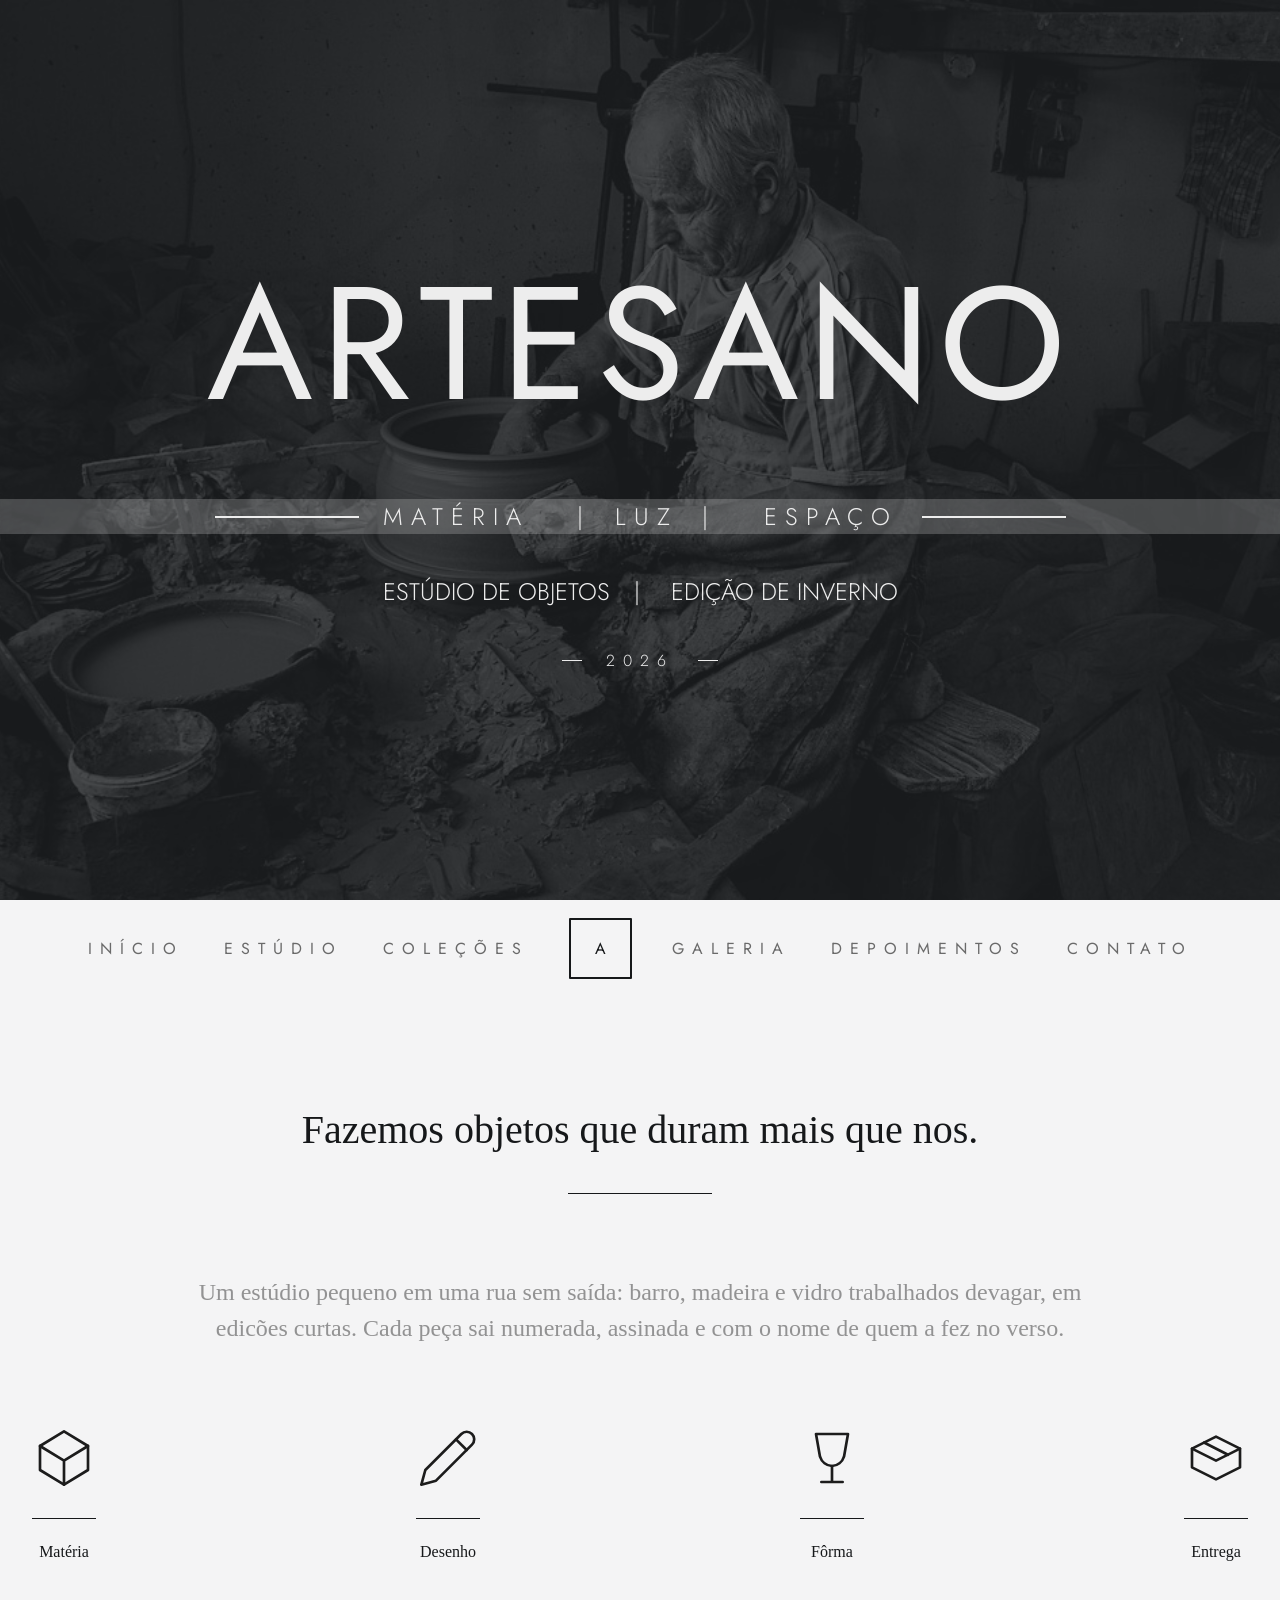
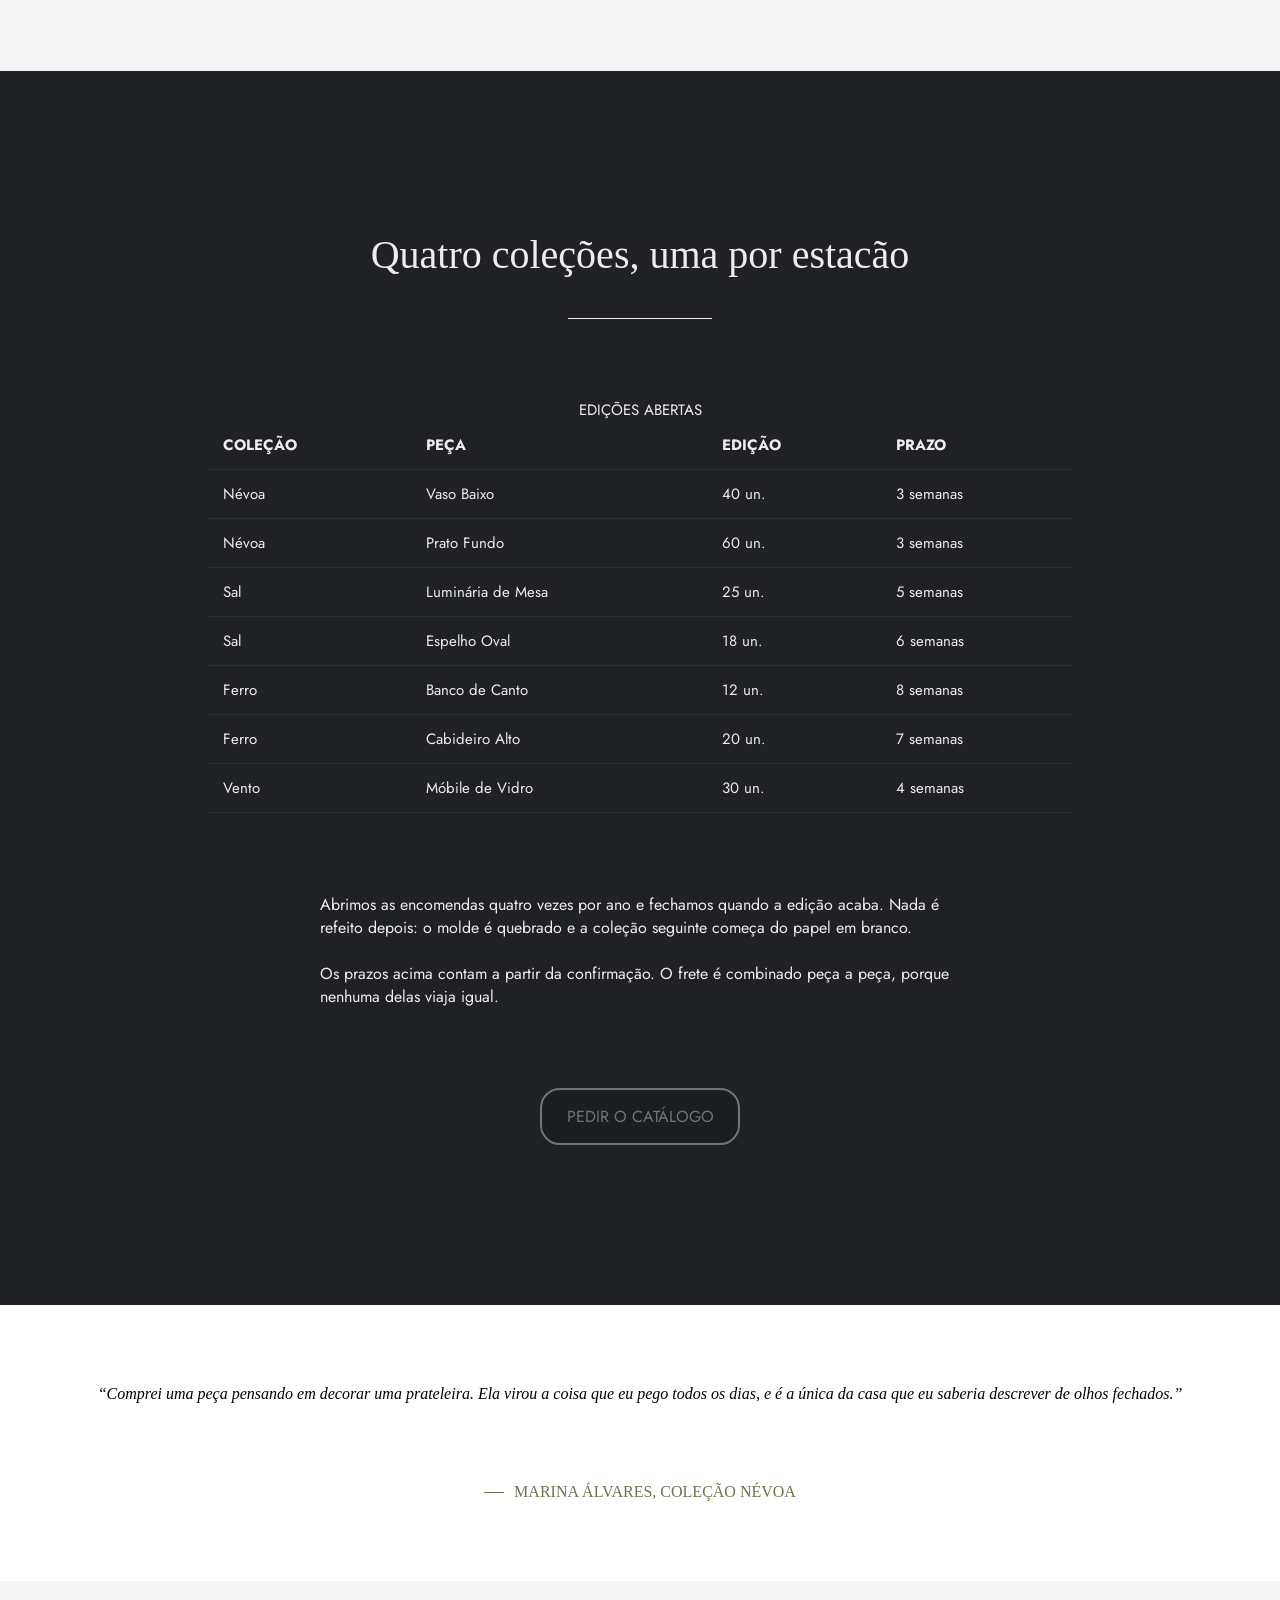
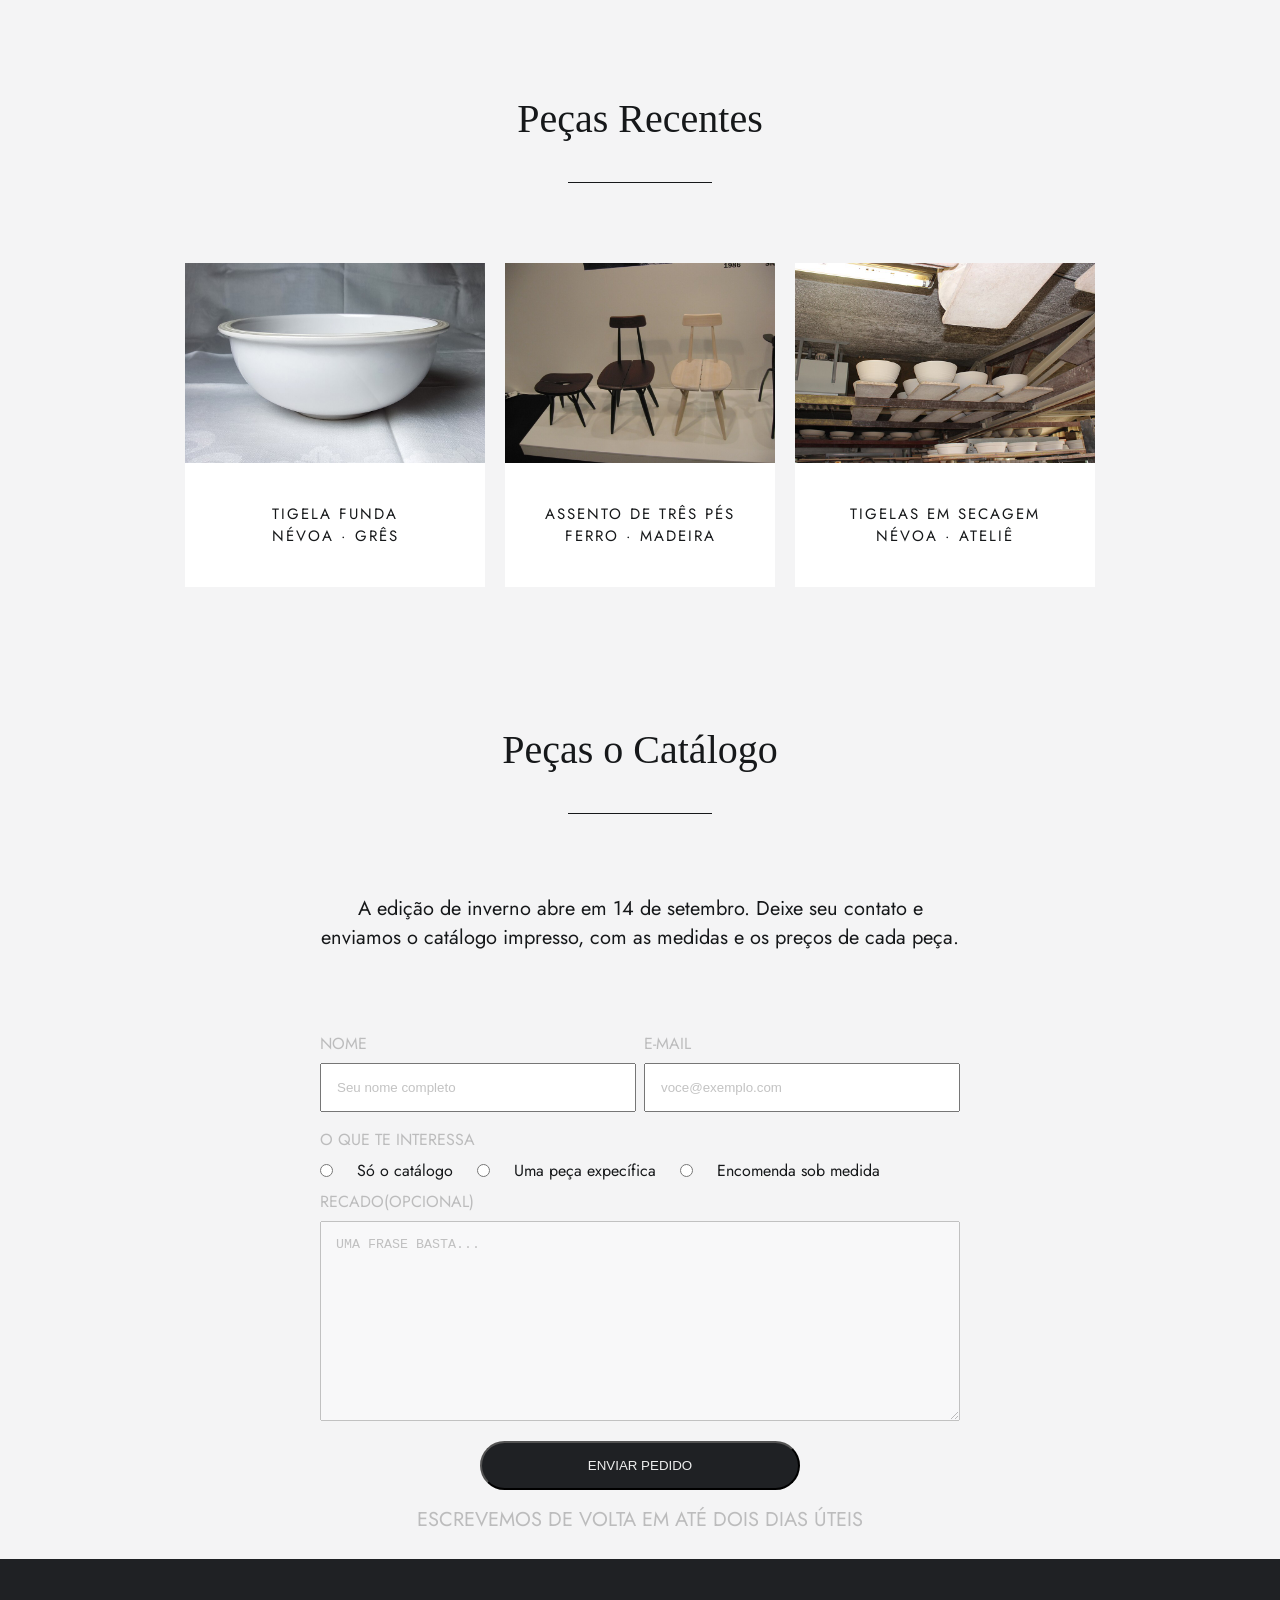
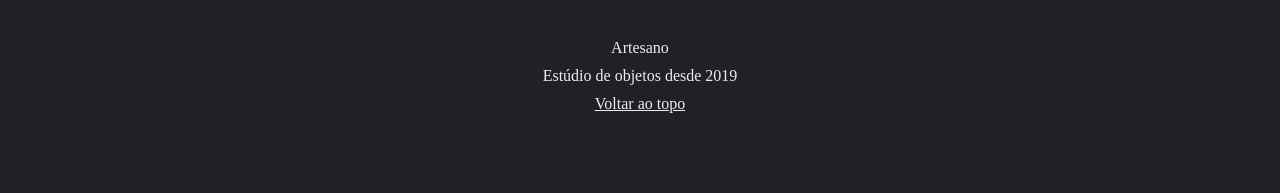
==== commit 89134156: "Add mobile styles and update HTML structure for responsive menu and add new components in the HTML p" ====
--- a/index.html
+++ b/index.html
@@ -11,6 +11,7 @@
     <link rel="stylesheet" href="/assets/styles/variables.css" />
     <link rel="stylesheet" href="/assets/styles/style.css" />
     <link rel="stylesheet" href="/assets/styles/global.css" />
+    <link rel="stylesheet" href="/assets/styles/mobile.css" />
   </head>
   <body>
     <section id="hero" class="hero-sections global-uppercase">
@@ -42,19 +43,20 @@
         <li class="menu-item">
           <a class="menu-link spacing" href="#hero-table">Coleções</a>
         </li>
-        <li class="menu-item">
-          <a id="menu-logo" class="menu-link" href="#hero">A</a>
-        </li>
-        <li class="menu-item">
-          <a class="menu-link spacing" href="#hero-catalog">Galeria</a>
-        </li>
-        <li class="menu-item">
-          <a class="menu-link spacing" href="#">Depoimentos</a>
-        </li>
-        <li class="menu-item">
-          <a class="menu-link spacing" href="#">Contato</a>
+        <li class="menu-item" id="menu-logo">
+          <a class="menu-link" href="#hero">A</a>
+        </li>
+        <li class="menu-item">
+          <a class="menu-link spacing" href="#hero-img-catalog">Galeria</a>
+        </li>
+        <li class="menu-item">
+          <a class="menu-link spacing" href="#middle-section">Depoimentos</a>
+        </li>
+        <li class="menu-item">
+          <a class="menu-link spacing" href="#hero-footer">Contato</a>
         </li>
       </ul>
+      <span class="menu-mobile">Menu</span>
     </nav>
 
     <section id="hero-objects" class="hero-sections light">
@@ -280,9 +282,10 @@
           <span class="input-title global-uppercase" for=""
             >Recado(Opcional)</span
           >
-          <textarea class="input-title global-uppercase" name="">
-            Uma frase basta</textarea
-          >
+          <textarea
+            class="input-title global-uppercase"
+            placeholder="Uma frase basta..."
+          ></textarea>
         </div>
         <button class="btn-form dark global-uppercase">Enviar Pedido</button>
         <p class="input-title global-uppercase">
@@ -291,7 +294,7 @@
       </form>
     </section>
 
-    <footer class="footer dark">
+    <footer id="hero-footer" class="footer dark">
       <p>Artesano</p>
       <p>Estúdio de objetos desde 2019</p>
       <a href="#">Voltar ao topo</a>
--- a/assets/styles/style.css
+++ b/assets/styles/style.css
@@ -1,3 +1,4 @@
+/* Primeira Section Hero */
 #hero {
   position: relative;
   font-family: var(--font-primary);
@@ -119,6 +120,10 @@
 }
 
 /* Section do Menu(<nav>) */
+.menu-mobile {
+  display: none;
+}
+
 .menu {
   padding: var(--spacing-xl);
   font-family: var(--font-primary);
@@ -152,14 +157,17 @@
   padding: 17px 24px;
   border: 2px solid var(--color-background-black);
   border-radius: 1px;
-  color: var(--color-background-black);
-  font-size: var(--font-size-lg);
+}
+
+#menu-logo a {
+    color: var(--color-background-black);
 }
 
 #menu-logo:hover {
   color: var(--color-text-gray-1);
   border-color: var(--color-text-gray-1);
   transform: scale(1.1);
+  cursor: pointer;
 }
 
 .dark {
@@ -181,8 +189,9 @@
   color: var(--color-text-gray-1);
   font-size: var(--font-size-lg);
   text-align: center;
-  max-width: var(--size-2xl);
+  max-width: var(--size-4xl);
   line-height: 1.5;
+  opacity: 0.7;
 }
 
 .section-title::after {
--- a/assets/styles/global.css
+++ b/assets/styles/global.css
@@ -6,6 +6,7 @@
 
 html, body {
   min-height: 100%;
+  scroll-behavior: smooth;
 }
 
 .hero-sections {
--- a/assets/styles/mobile.css
+++ b/assets/styles/mobile.css
@@ -0,0 +1,43 @@
+/* Ajustes fluidos do menu entre o desktop e o ponto de troca para mobile. */
+.menu {
+  padding: clamp(1rem, -1.49rem + 3.24vw, var(--spacing-xl));
+}
+
+.menu-list {
+  gap: clamp(0.5rem, -2.83rem + 6.93vw, var(--spacing-xl));
+}
+
+.menu-link {
+  font-size: clamp(0.6875rem, 0.20rem + 1.05vw, var(--font-size-sm));
+}
+
+.menu-link.spacing {
+  letter-spacing: clamp(0.15rem, -0.43rem + 1.21vw, var(--spacing-md));
+}
+
+#menu-logo {
+  padding: clamp(0.5rem, -0.44rem + 1.95vw, 1.0625rem)
+    clamp(0.75rem, -0.5rem + 2.6vw, 1.5rem);
+}
+
+@media (max-width: 768px) {
+  .menu {
+    display: flex;
+    justify-content: space-between;
+    align-items: center;
+    padding: var(--spacing-lg);
+  }
+
+  .menu-mobile {
+    display: block;
+  }
+
+  .menu-item {
+    display: none;
+  }
+
+  .menu-item#menu-logo {
+    display: block;
+    padding: 0.5rem 0.75rem;
+  }
+}
